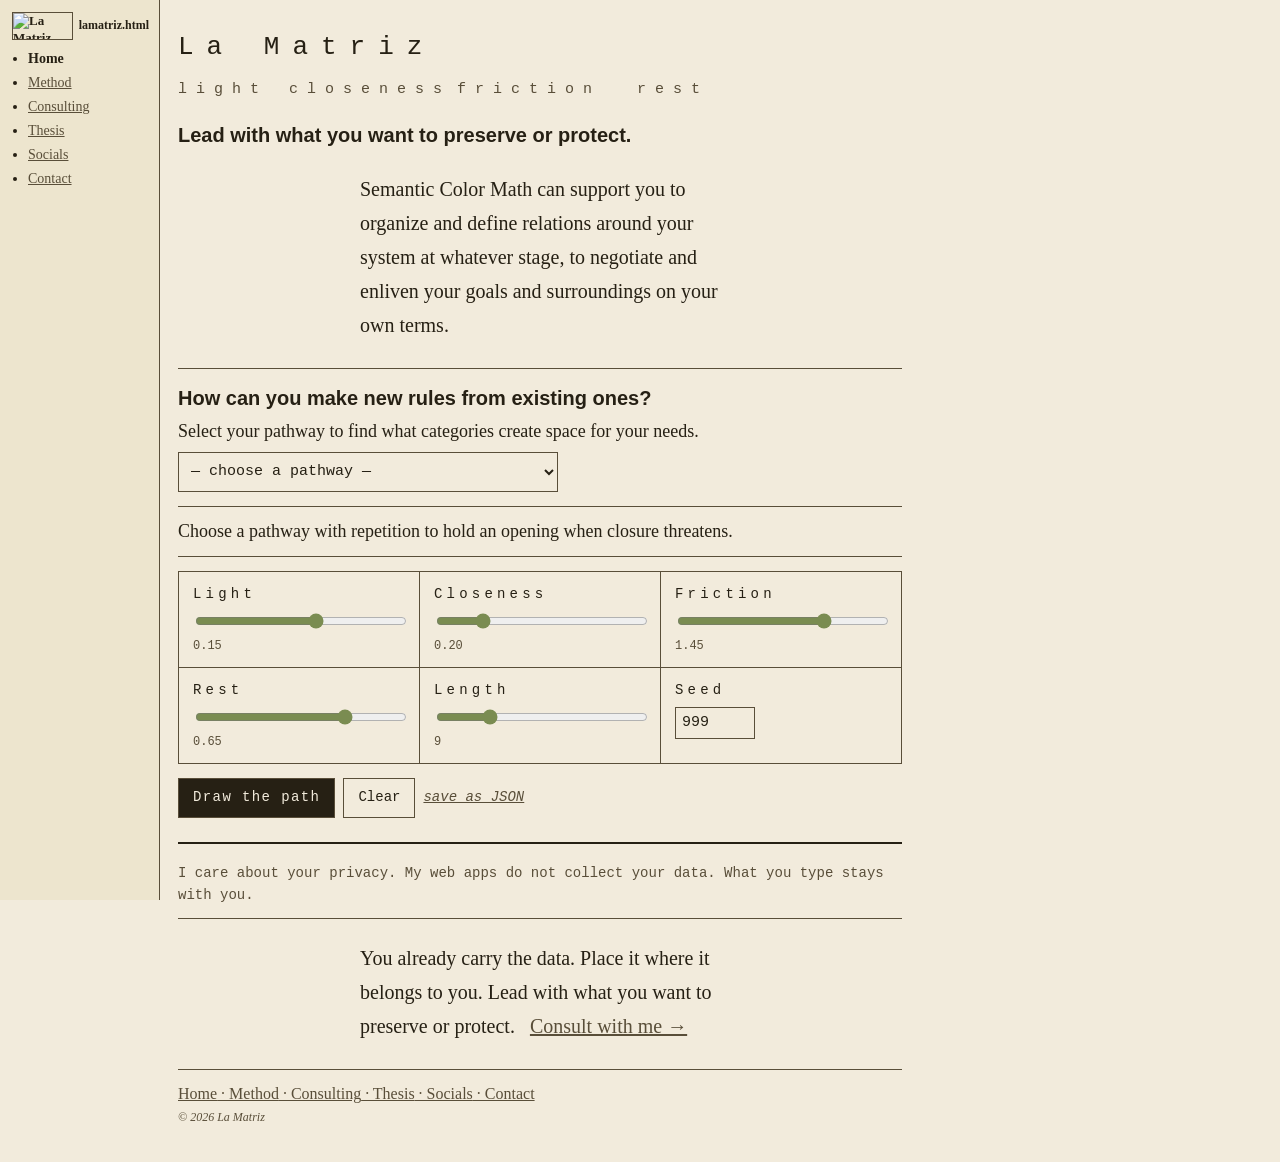
==== index.html @ fb861559 "Refactor index.html for layout and accessibility Updated HTML structure and styles for improved layo" ====
<!DOCTYPE html>
<html lang="en">
<head>
<meta charset="UTF-8">
<meta name="viewport" content="width=device-width, initial-scale=1.0">
<title>La Matriz - color math for planting belonging</title>
<meta name="description" content="Name what you feel, sort it with color, and find the relations that let you belong.">
<meta property="og:title" content="La Matriz - color math for planting belonging">
<meta property="og:description" content="Name what you feel, sort it with color, and find the relations that let you belong.">
<link rel="canonical" href="https://daniellegauthier.github.io/lamatriz.html/">
<link rel="stylesheet" href="assets/css/style.css">
<link rel="icon" href="./assets/img/la matriz root only.png" type="image/x-icon">
<style>
/* Home — same concrete-poetry gestures as the Method page over the site's accessible base.
   Garnier: letter-spaced words · Schendel: ruled grid, inked squares · Howe: centered block with room
   Philip / Ladik: one scattered line, decorative only (hidden from screen readers) */
:root { --mono: 'Courier New', Courier, monospace; }
.tt { font-family: var(--mono); letter-spacing: .02em; }
main { max-width: 760px; }
main p { font-size: 18px; line-height: 1.6; }
.title-spaced { font-family: var(--mono); font-weight: normal; letter-spacing: .5em; font-size: 26px; margin: 18px 0 6px; }
.scatter { font-family: var(--mono); color: var(--muted); font-size: 15px; line-height: 2.2; margin: 6px 0 4px; }
.scatter span { display: inline-block; }
.lead { font-size: 20px; margin: 14px 0 0; }
.howe { max-width: 36ch; margin: 22px auto 26px; font-size: 20px !important; line-height: 1.7; }
.ruled { border-top: 1px solid var(--border); border-bottom: 1px solid var(--border); padding: 10px 0; margin: 14px 0; }
.picker label { display: block; margin-bottom: 6px; }
#pathway-select { width: 100%; max-width: 380px; padding: 8px; background: var(--bg); border: 1px solid var(--border); font-family: var(--mono); font-size: 15px; min-height: 40px; }
.dials { display: grid; grid-template-columns: repeat(auto-fit, minmax(210px, 1fr)); margin: 14px 0; border-top: 1px solid var(--border); border-left: 1px solid var(--border); }
.dials label { display: flex; flex-direction: column; gap: 6px; padding: 12px 14px; border-right: 1px solid var(--border); border-bottom: 1px solid var(--border); font-family: var(--mono); letter-spacing: .3em; font-size: 14px; }
.dials input[type=range] { width: 100%; accent-color: var(--accent); }
.dials input[type=number] { font-family: var(--mono); background: var(--bg); border: 1px solid var(--border); padding: 4px 6px; letter-spacing: 0; }
.dials .meta { font-family: var(--mono); letter-spacing: 0; font-style: normal; }
.actions { margin-top: 14px; display: flex; flex-wrap: wrap; gap: 8px; align-items: center; }
.actions button { font-family: var(--mono); font-size: 14px; background: var(--bg); color: var(--text); border: 1px solid var(--border); padding: 8px 14px; min-height: 40px; cursor: pointer; }
.actions button#gen { background: var(--text); color: var(--bg); font-weight: normal !important; letter-spacing: .1em; }
.actions a { font-family: var(--mono); font-size: 14px; }
.actions button:focus-visible, .actions a:focus-visible, #pathway-select:focus-visible, .dials input:focus-visible { outline: 3px solid var(--accent); outline-offset: 2px; }
#sequence { margin-top: 14px !important; }
#log { margin-top: 10px; padding: 10px 0 0; line-height: 1.5; overflow-x: auto; font-family: var(--mono); background: none; border: none; border-top: 2px solid var(--text); padding-left: 0; white-space: pre; font-size: 13px; max-width: 100%; }
main { min-width: 0; }
.promise { font-family: var(--mono); font-size: 14px !important; color: var(--muted); }
@media (max-width: 640px) {
  main { width: 100%; max-width: 100%; }
  .title-spaced { letter-spacing: .3em; font-size: 22px; }
  .howe { font-size: 18px !important; }
}
</style>
</head>
<body>
<div class="page-wrap">

<header>
<a class="logo" href="/lamatriz.html/">
<img src="./assets/img/la matriz root only.png" alt="La Matriz logo">
<span>lamatriz.html</span>
</a>
<ul id="primaryNav">
<li><strong>Home</strong></li>
<li><a href="/lamatriz.html/method">Method</a></li>
<li><a href="/lamatriz.html/consulting">Consulting</a></li>
<li><a href="/lamatriz.html/thesis">Thesis</a></li>
<li><a href="/lamatriz.html/socials">Socials</a></li>
<li><a href="/lamatriz.html/contact">Contact</a></li>
</ul>
</header>

<main>

<!-- 3 · magenta · it → matter -->
<h1 class="title-spaced">La Matriz</h1>
<p class="scatter" aria-hidden="true"><span>l i g h t</span>&emsp;&emsp;<span>c l o s e n e s s</span>&emsp;<span>f r i c t i o n</span>&emsp;&emsp;&emsp;<span>r e s t</span></p>
<h3 class="lead">Lead with what you want to preserve or protect.</h3>

<!-- 4 · nude · approach → jump -->
<p class="howe">Semantic Color Math can support you to organize and define relations around your system at whatever stage, to negotiate and enliven your goals and surroundings on your own terms.</p>

<hr>

<!-- 5 · gold · pull → hide -->
<h2>How can you make new rules from existing ones?</h2>

<!-- 6 · cyan · act → self -->
<p class="picker"><label for="pathway-select">Select your pathway to find what categories create space for your needs.</label>
<select id="pathway-select">
<option value="">— choose a pathway —</option>
<optgroup label="sequences">
<option value="white, blue, green, red, black, brown, yellow, purple">knot</option>
<option value="grey, pink, gold, nude, orange">plot</option>
<option value="gold, orange">pain</option>
<option value="yellow, green">practical</option>
<option value="blue, brown">spiritual</option>
<option value="nude, white">prayer</option>
<option value="purple, grey, red">sad</option>
<option value="pink, black">precise</option>
<option value="brown, gold, orange, pink">feminine</option>
<option value="red, blue, orange">masc</option>
<option value="red, orange">direct</option>
</optgroup>
<optgroup label="connections">
<option value="brown, gold, orange, pink">curious to thoughtful</option>
<option value="red, blue, gold, purple">angry to soft</option>
<option value="purple, red, orange">soft to protective</option>
<option value="red, brown, grey">intelligent to hesitant</option>
<option value="green, grey, nude, red, purple">lost to open</option>
<option value="purple, orange, pink">joy to new</option>
<option value="pink, nude, orange, purple, red">distrust to thoughtful</option>
<option value="purple, pink, yellow, red">happy to resistant</option>
<option value="grey, brown, nude">productive to messy</option>
<option value="black, red, white">strict to neutral</option>
<option value="brown, pink, gold, purple, nude, blue">drain to rise</option>
<option value="grey, green, black, yellow">attached to objective</option>
<option value="orange, red, yellow, purple, orange">stuck to escape</option>
<option value="white, red, green, purple, orange">sad to abundant</option>
<option value="yellow, brown, green">cocky to observant</option>
<option value="magenta, pink, green, blue, teal">it to self</option>
<option value="black, red, green, blue, green, red">toussaint louverture</option>
</optgroup>
</select></p>

<!-- 7 · black · order → scale -->
<p class="ruled">Choose a pathway with repetition to hold an opening when closure threatens.</p>

<!-- 8 · orange · hit → drop — Light · Closeness · Friction · Rest
     (element ids kept so the engine below stays wired) -->
<div class="dials">
<label>Light <input id="mass" type="range" min="-1" max="1" step="0.05" value="0.15"> <span class="meta" id="massVal">0.15</span></label>
<label>Closeness <input id="voltage" type="range" min="0" max="1" step="0.05" value="0.20"> <span class="meta" id="voltageVal">0.20</span></label>
<label>Friction <input id="charge" type="range" min="0.1" max="2.0" step="0.05" value="1.45"> <span class="meta" id="chargeVal">1.45</span></label>
<label>Rest <input id="nulltime" type="range" min="0" max="0.9" step="0.05" value="0.65"> <span class="meta" id="nullVal">0.65</span></label>
<label>Length <input id="length" type="range" min="2" max="32" step="1" value="9"> <span class="meta" id="lenVal">9</span></label>
<label>Seed <input id="seed" type="number" value="999" step="1" min="0" max="99999" style="width:80px"></label>
</div>

<div class="actions">
<button id="gen" style="font-weight:bold;">Draw the path</button>
<button id="clear">Clear</button>
<a href="#" id="exportJson" class="meta">save as JSON</a>
</div>

<div id="sequence" style="margin-top:10px;display:flex;flex-wrap:wrap;gap:3px;" aria-live="polite"></div>
<pre id="log" class="meta"></pre>

<!-- 9 · white · hope → block -->
<p class="promise">I care about your privacy. My web apps do not collect your data. What you type stays with you.</p>

<hr>

<!-- 10 · purple · free → cheer -->
<p class="howe">You already carry the data. Place it where it belongs to you. Lead with what you want to preserve or protect.
&nbsp; <a href="/lamatriz.html/consulting">Consult with me →</a></p>

<hr>
<ul id="footerNav" style="list-style:none;padding:0;margin:0;display:flex;flex-wrap:wrap;gap:0;">
<li><a href="/lamatriz.html/">Home</a></li>
<li><a href="/lamatriz.html/method">&nbsp;· Method</a></li>
<li><a href="/lamatriz.html/consulting">&nbsp;· Consulting</a></li>
<li><a href="/lamatriz.html/thesis">&nbsp;· Thesis</a></li>
<li><a href="/lamatriz.html/socials">&nbsp;· Socials</a></li>
<li><a href="/lamatriz.html/contact">&nbsp;· Contact</a></li>
</ul>
<p class="meta">© <span id="y"></span> La Matriz</p>

</main>
</div>

<script>
document.getElementById('y').textContent = new Date().getFullYear();

/* ---------- core arithmetic helpers ---------- */
const clamp = (x, a, b) => Math.min(b, Math.max(a, x));
function seededGen(seed){ let s = seed>>>0 || 1; return () => (s = (s*1664525 + 1013904223)>>>0) / 4294967296; }
function rgbToHsv(r,g,b){
r/=255; g/=255; b/=255;
const mx=Math.max(r,g,b), mn=Math.min(r,g,b), d=mx-mn;
let h=0;
if(d!==0){ if(mx===r) h=((g-b)/d)%6; else if(mx===g) h=(b-r)/d+2; else h=(r-g)/d+4; h*=60; if(h<0) h+=360; }
return [h, mx===0?0:d/mx, mx];
}
function hsvToRgb(h,s,v){
h=(h%360+360)%360; const c=v*s, x=c*(1-Math.abs((h/60)%2-1)), m=v-c;
let [r,g,b]=[0,0,0];
if(h<60)[r,g,b]=[c,x,0]; else if(h<120)[r,g,b]=[x,c,0]; else if(h<180)[r,g,b]=[0,c,x];
else if(h<240)[r,g,b]=[0,x,c]; else if(h<300)[r,g,b]=[x,0,c]; else [r,g,b]=[c,0,x];
return [Math.round((r+m)*255),Math.round((g+m)*255),Math.round((b+m)*255)];
}
function applySaturation([r,g,b], satCoeff){
const [h,s,v]=rgbToHsv(r,g,b);
return hsvToRgb(h, clamp(s*(1+0.75*satCoeff),0,1), clamp(v*(1+0.50*satCoeff),0,1));
}
function jaccard(a,b){ const A=new Set(a),B=new Set(b); const U=new Set([...A,...B]).size; const I=[...A].filter(x=>B.has(x)).length; return U?I/U:0; }
function hex(c){ return '#'+c.map(v=>v.toString(16).padStart(2,'0')).join(''); }

/* ---------- 15-node array structure with GNH Indicators (la matrice, incl. cyan + magenta) ---------- */
const SEM = [
{name:'grey', rgb:[170,170,170], sent:0.50, words:['precary','apposite'], gnh:'Economic Wellness'},
{name:'pink', rgb:[250,0,90], sent:0.62, words:['ambitious','exquisite'], gnh:'Mental Wellness'},
{name:'gold', rgb:[250,200,0], sent:0.00, words:['technocracy','lotiform'], gnh:'Workplace Wellness'},
{name:'nude', rgb:[250,180,120], sent:0.55, words:['unextenuable','deft'], gnh:'Physical Wellness'},
{name:'orange', rgb:[250,110,0], sent:0.95, words:['blurry','artesian'], gnh:'Social Wellness'},
{name:'white', rgb:[255,255,255], sent:0.00, words:['analeptical'], gnh:'Political Wellness'},
{name:'blue', rgb:[0,0,255], sent:0.90, words:['photopathy','intelligent'], gnh:'Environmental Wellness'},
{name:'green', rgb:[0,255,0], sent:0.65, words:['bulbous','heroic'], gnh:'Ecological Diversity'},
{name:'red', rgb:[255,0,0], sent:0.45, words:['apophantic','candid'], gnh:'Health'},
{name:'black', rgb:[0,0,0], sent:0.00, words:['swabble'], gnh:'Good Governance'},
{name:'brown', rgb:[180,50,0], sent:0.44, words:['notable','submissive'], gnh:'Education'},
{name:'yellow', rgb:[255,255,0], sent:0.50, words:['authority'], gnh:'Living Standards'},
{name:'purple', rgb:[180,50,255], sent:0.68, words:['brave','imaginative'], gnh:'Cultural Diversity'},
{name:'cyan', rgb:[0,255,255], sent:0.70, words:['act','self'], gnh:'Confidence'},
{name:'magenta', rgb:[255,0,255], sent:0.60, words:['it','matter'], gnh:'Aesthetic'}
];
const ALIASES = {teal:'cyan', gray:'grey', beige:'nude', violet:'purple'};
function findColor(name){ const n=String(name).trim().toLowerCase(); return SEM.findIndex(c=>c.name===(ALIASES[n]||n)); }
function mixRgb(a,b,f){ return a.map((v,i)=>Math.round(v+(b[i]-v)*f)); }
function nearestNode(rgb){ let best=0,bd=Infinity; SEM.forEach((c,i)=>{ const d=c.rgb.reduce((s,v,k)=>s+(v-rgb[k])**2,0); if(d<bd){bd=d;best=i;} }); return best; }
const maxAbs = Math.max(...SEM.map(s=>Math.abs(s.sent)));
SEM.forEach(s=>s.sentN = maxAbs ? (s.sent/maxAbs) : 0);

function nodeSimilarity(i,j,alpha=0.6){
const ds = Math.abs(SEM[i].sentN - SEM[j].sentN);
return alpha*(1-ds) + (1-alpha)*jaccard(SEM[i].words, SEM[j].words);
}
function fetchNeutrals(){
const targetSet = new Set(['grey','gray','white','nude','beige']);
let idx = SEM.map((c,i)=>targetSet.has(c.name)?i:-1).filter(i=>i>=0);
if(!idx.length){ const ordered=SEM.map((c,i)=>[i,Math.abs(c.sentN)]).sort((a,b)=>a[1]-b[1]).map(x=>x[0]); idx=ordered.slice(0,5); }
return idx;
}
// Friction shapes the free walk: higher friction = stronger pull toward nearby colors.
function computeNextNode(cur, friction, rng){
const dist = SEM.map((_,j)=>1-Math.max(0,Math.min(1,nodeSimilarity(cur,j))));
const w = dist.map((d,k)=>k===cur?0:Math.pow(1/Math.max(d,0.05), friction*2));
const wSum = w.reduce((x,y)=>x+y,0);
let r = rng()*wSum;
for(let j=0;j<w.length;j++){ r-=w[j]; if(r<=0) return j; }
return SEM.length-1;
}

/* How each dial shapes the path
   Light     -> brightness and vividness of every square
   Closeness -> 0 = bridges are raw blends of their two neighbours; 1 = bridges become the nearest la matrice color
   Friction  -> how many bridge steps it takes to cross between two colors (far-apart colors need more)
   Rest      -> share of gaps that get a neutral pause (Seed decides which ones)
   Length    -> number of colors. Choosing a pathway sets it to that pathway's own count;
                drag down to stop partway, drag up to keep walking past its last color
   Each dial uses its own stream of chance, so moving one never reshuffles another. */
function generateSequence({length=9, seed=7, satCoeff=0.15, optimization=0.2, resistance=1.45, delayCoeff=0.65, colorArray=null}={}){
const walkRng = seededGen(seed), restRng = seededGen(seed*7+3);
const neutrals = fetchNeutrals();
const out = [];
let idxs, missing = [], pathEnd = Infinity;
if (colorArray && colorArray.length > 0) {
  idxs = colorArray.map(findColor).filter(i=>i>=0);
  missing = colorArray.filter(c=>findColor(c)<0).map(c=>c.trim());
  if(length < idxs.length) idxs = idxs.slice(0, Math.max(length,1));
  pathEnd = idxs.length;
  while(idxs.length < length) idxs.push(computeNextNode(idxs[idxs.length-1], resistance, walkRng));
} else {
  pathEnd = 0;
  idxs = [SEM.map((c,i)=>[i,Math.abs(c.sentN)]).sort((a,b)=>a[1]-b[1])[0][0]];
  while(idxs.length < length) idxs.push(computeNextNode(idxs[idxs.length-1], resistance, walkRng));
}
// Rest: the share of gaps that get a pause rises steadily with the dial; Seed decides which gaps.
const hops = Math.max(idxs.length-1, 0);
const order = Array.from({length:hops},(_,k)=>[k,restRng()]).sort((a,b)=>a[1]-b[1]).map(x=>x[0]);
const restAt = new Set(order.slice(0, Math.round(delayCoeff*hops)));
const restPick = Array.from({length:hops},()=>Math.floor(restRng()*neutrals.length));
const node = (row, extra={}) => ({t:out.length, name:row.name, base_rgb:row.rgb.slice(), rgb:applySaturation(row.rgb, extra.rest?satCoeff*0.2:satCoeff), sentiment:row.sent, words:row.words, gnh:row.gnh, ...extra});
idxs.forEach((cur, k) => {
  out.push(node(SEM[cur], k>=pathEnd ? {walk:true} : {}));
  const nxt = idxs[k+1];
  if(nxt === undefined) return;
  const dissim = 1 - nodeSimilarity(cur, nxt);
  const bridges = Math.round(dissim * resistance * 2);
  for(let b=1; b<=bridges; b++){
    const raw = mixRgb(SEM[cur].rgb, SEM[nxt].rgb, b/(bridges+1));
    const near = SEM[nearestNode(raw)];
    const rgb = mixRgb(raw, near.rgb, optimization);
    out.push({t:out.length, name: optimization>=0.5 ? near.name : SEM[cur].name+'→'+SEM[nxt].name, base_rgb:rgb, rgb:applySaturation(rgb, satCoeff), sentiment:near.sent, words:near.words, gnh: optimization>=0.5 ? near.gnh : 'bridge', bridge:true});
  }
  if(restAt.has(k)) out.push(node(SEM[neutrals[restPick[k]]], {rest:true}));
});
out.missing = missing;
return out;
}

/* ---------- UI Event Wiring ---------- */
const el = id => document.getElementById(id);
const seqEl=el('sequence'), logEl=el('log');
const mass=el('mass'), voltage=el('voltage'), charge=el('charge'), nulltime=el('nulltime'),
len=el('length'), seed=el('seed'), pathwaySelect=el('pathway-select');
function syncControlLabels(){
el('massVal').textContent=Number(mass.value).toFixed(2);
el('voltageVal').textContent=Number(voltage.value).toFixed(2);
el('chargeVal').textContent=Number(charge.value).toFixed(2);
el('nullVal').textContent=Number(nulltime.value).toFixed(2);
el('lenVal').textContent=String(len.value);
}
['input','change'].forEach(evt=>[mass,voltage,charge,nulltime,len,seed].forEach(c=>c.addEventListener(evt,()=>{ syncControlLabels(); if(activeSequence) processTraversal(); })));
pathwaySelect.addEventListener('change', ()=>{
  const v = pathwaySelect.value;
  if(v){ len.value = v.split(',').filter(c=>findColor(c)>=0).length; syncControlLabels(); }
  processTraversal();
});
syncControlLabels();

let activeSequence = null;
function renderOutput(seq){
activeSequence = seq;
seqEl.innerHTML = '';
seq.forEach((s,i)=>{
const cell = document.createElement('div');
cell.style.cssText = `width:44px;height:44px;border:1px solid #594E39;background:${hex(s.rgb)};display:flex;align-items:flex-end;padding:2px;flex-shrink:0;`;
cell.title = `${i+1} — ${s.name}${s.rest?' (delay focus)':''} — [${s.gnh}] — ${hex(s.rgb)}`;
const cap = document.createElement('span');
cap.textContent = `${i+1}`;
cap.style.cssText = 'font-size:9px;font-family:monospace;color:rgba(255,255,255,0.75);mix-blend-mode:difference;';
cell.appendChild(cap);
seqEl.appendChild(cell);
});
logEl.textContent = seq.map((s,i)=>{
const steps = `${String(i + 1).padStart(2, '0')}. `;
const colorTag = `${s.name.toUpperCase().padEnd(7)}`;
const modeTag = s.rest ? ` [Rest]          ` : s.bridge ? ` [Bridge]        ` : s.walk ? ` [Walk]          ` : ` [Pathway]      `;
const indicatorTag = `Indicator: ${s.gnh.padEnd(23)}`;
const colorHex = ` ${hex(s.rgb)}`;
return steps + colorTag + modeTag + indicatorTag + colorHex;
}).join('\n') + (seq.missing && seq.missing.length ? `\n(not in the matrix yet: ${seq.missing.join(', ')})` : '');
}
function processTraversal(){
const currentSelection = pathwaySelect.value;
let explicitColorArray = null;
if(currentSelection) {
explicitColorArray = currentSelection.split(',');
}
renderOutput(generateSequence({
length: Number(len.value),
seed: Number(seed.value || 999),
satCoeff: Number(mass.value),
optimization: Number(voltage.value),
resistance: Number(charge.value),
delayCoeff: Number(nulltime.value),
colorArray: explicitColorArray
}));
}
el('gen').addEventListener('click', processTraversal);
el('clear').addEventListener('click', ()=>{ seqEl.innerHTML=''; logEl.textContent=''; pathwaySelect.value=''; activeSequence=null; });
el('exportJson').addEventListener('click', (e)=>{ e.preventDefault();
if(!activeSequence){ logEl.textContent='Compile a path sequence configuration first.'; return; }
const payload = JSON.stringify({version:2, architecture:'deterministic-traversal-map', sequence:activeSequence}, null, 2);
navigator.clipboard?.writeText(payload).catch(()=>{});
const blob=new Blob([payload],{type:'application/json'}); const url=URL.createObjectURL(blob);
const a=document.createElement('a'); a.href=url; a.download='traversal_matrix_sequence.json';
document.body.appendChild(a); a.click(); a.remove(); URL.revokeObjectURL(url);
logEl.textContent='JSON schema copied to system clipboard and downloaded successfully.';
});
</script>
</body>
</html>
---- assets/css/style.css ----
@font-face { font-family: 'Atkinson Hyperlegible'; src: url('./assets/fonts/AtkinsonHyperlegible-Regular.woff2') format('woff2'); font-weight: 400; font-display: swap; }

/* =========================================================
   physicalmagnetism.html — style.css
   Reference aesthetic: jila.colorado.edu/~ajsh/insidebh/
   Document-web style. Earth palette. Browser-native structure.
   ========================================================= */

/* ---------- Reset (minimal — let browser do its thing) ---------- */
*, *::before, *::after { box-sizing: border-box; }
img, picture, video, canvas, svg { display: block; max-width: 100%; }
input, button, textarea, select { font: inherit; color: inherit; }

/* ---------- Design Tokens ---------- */
:root {
  --bg:           #F2EBDC;
  --surface:      #EDE5CE;
  --text:         #262014;
  --muted:        #594E39;
  --faint:        #A69D85;
  --border:       #594E39;
  --link:         #594E39;
  --link-visited: #7A4030;
  --link-hover:   #7A8C51;
  --accent:       #7A8C51;
  --accent-2:     #D9BA5F;
  --accent-rust:  #BF6849;
}

/* ---------- Base ---------- */
body {
  background: var(--bg);
  color: var(--text);
  font-family: Times New Roman, Times, serif;
  font-size: 16px;
  line-height: 1.5;
  margin: 0;
  padding: 0;
}

/* Links: underlined, colored — default web behavior */
a           { color: var(--link); text-decoration: underline; }
a:visited   { color: var(--link-visited); }
a:hover     { color: var(--link-hover); }

h1 { font-size: 24px; font-weight: bold; margin: 12px 0 6px; }
h2 { font-size: 20px; font-weight: bold; margin: 14px 0 4px; }
h3 { font-size: 16px; font-weight: bold; margin: 12px 0 4px; }

h1, h2, h3 { font-family: 'Atkinson Hyperlegible', Helvetica, Arial, sans-serif; }

p  { margin: 0 0 10px; }
ul { margin: 4px 0 10px 24px; padding: 0; }
li { margin-bottom: 2px; }
hr { border: none; border-top: 1px solid var(--border); margin: 12px 0; }

pre, code {
  font-family: Courier New, Courier, monospace;
  font-size: 13px;
  background: var(--surface);
  padding: 0 2px;
}
pre {
  display: block;
  padding: 8px 10px;
  margin: 8px 0;
  border-left: 3px solid var(--accent);
  white-space: pre-wrap;
}

table { border-collapse: collapse; }
td    { vertical-align: top; padding: 0; }

/* ---------- Page layout: sidebar + content (table-based feel, CSS impl) ---------- */
.page-wrap {
  display: flex;
  align-items: flex-start;
  min-height: 100vh;
}

/* ---------- Sidebar nav ---------- */
.navbar,
header {
  width: 160px;
  flex-shrink: 0;
  border-right: 1px solid var(--border);
  background: var(--surface);
  padding: 12px 10px 20px 12px;
  min-height: 100vh;
  position: sticky;
  top: 0;
  align-self: flex-start;
}

/* The logo inside sidebar */
.logo {
  display: flex;
  align-items: center;
  gap: 6px;
  font-size: 13px;
  font-weight: bold;
  color: var(--text);
  text-decoration: none;
  margin-bottom: 8px;
  line-height: 1.3;
}
.logo img {
  height: 28px;
  width: auto;
  border: 1px solid var(--border);
}
.logo span { font-size: 12px; }

/* Nav label (site title above list) */
.navbar .nav-label,
header .nav-label {
  display: block;
  font-size: 11px;
  font-weight: bold;
  letter-spacing: 0.05em;
  text-transform: uppercase;
  color: var(--muted);
  margin-bottom: 6px;
}

/* Nav list */
#primaryNav {
  list-style: disc;
  margin: 0 0 0 16px;
  padding: 0;
}
#primaryNav li   { font-size: 14px; margin-bottom: 3px; }
#primaryNav a    { color: var(--link); text-decoration: underline; }
#primaryNav a:hover { color: var(--link-hover); }

/* Subnav: flatten — no dropdowns, just more list items */
.subnav { display: contents; }
.subnavbtn { display: none; }
.subnav-content { display: contents; }

/* Hide mobile toggle */
#menuToggle { display: none; }

/* Back/forward links in sidebar */
.sidebar-nav-prev-next {
  margin-top: 10px;
  font-size: 12px;
  color: var(--muted);
  list-style: none;
  margin-left: 0;
  padding: 0;
}
.sidebar-nav-prev-next li { margin-bottom: 2px; }

/* ---------- Main content area ---------- */
main {
  flex: 1;
  padding: 10px 18px 24px;
  min-width: 0;
}

/* Breadcrumb prev/next */
.breadcrumb {
  font-size: 13px;
  color: var(--muted);
  margin-bottom: 8px;
}
.breadcrumb a { color: var(--muted); }

/* ---------- JILA-style infobox (bordered definition box) ---------- */
.infobox {
  border: 1px solid var(--border);
  background: var(--surface);
  padding: 8px 12px;
  margin: 10px 0;
  display: table; /* shrink-wrap like inline-block but respects width */
  font-size: 15px;
}
.infobox ul { margin: 4px 0 0 20px; }
.infobox p  { margin: 0; }

/* ---------- Buttons: minimal, gold-tinted ---------- */
button,
.btn,
.btn.primary,
.btn.ghost {
  background: var(--accent-2);
  border: 1px solid var(--border);
  font-family: Times New Roman, Times, serif;
  font-size: 14px;
  padding: 3px 10px;
  cursor: pointer;
  color: var(--text);
  text-decoration: none;
  display: inline;
  border-radius: 0;
  box-shadow: none;
  letter-spacing: normal;
  font-weight: normal;
}
button:hover,
.btn:hover,
.btn.primary:hover,
.btn.ghost:hover {
  background: var(--accent);
  color: var(--bg);
}

/* ---------- Inputs ---------- */
input[type="text"],
input[type="number"] {
  background: var(--bg);
  border: 1px solid var(--text);
  font-family: Times New Roman, Times, serif;
  font-size: 15px;
  padding: 2px 4px;
  color: var(--text);
}
input[type="text"]::placeholder { color: var(--faint); font-style: italic; }
input[type="range"] { accent-color: var(--accent); vertical-align: middle; }

/* ---------- Sequence/color preview ---------- */
#sequence {
  display: flex;
  gap: 3px;
  flex-wrap: wrap;
  margin: 8px 0;
  /* override any grid from index.html */
  grid-template-columns: unset !important;
}

/* Individual swatch cells */
#sequence > div {
  width: 44px !important;
  height: 44px !important;
  border-radius: 0 !important;
  border: 1px solid var(--border) !important;
  display: flex;
  align-items: flex-end;
  padding: 2px;
}

/* Sequence number inside cell */
#sequence > div > div {
  font-size: 9px !important;
  color: rgba(255,255,255,0.75) !important;
  font-family: Courier New, monospace;
  mix-blend-mode: difference;
  text-shadow: none !important;
  text-align: left;
}

/* Log output */
#log {
  margin-top: 6px;
  font-size: 12px;
  color: var(--muted);
  background: none;
  border-left: 2px solid var(--faint);
  padding-left: 8px;
  line-height: 1.8;
}

.meta { font-size: 12px; color: var(--muted); font-style: italic; }

/* ---------- Controls layout (table-based in html is fine here) ---------- */
/* Let the index.html controls grid remain; just normalize font/appearance */
#controls {
  display: flex !important;
  flex-wrap: wrap;
  gap: 10px !important;
  grid-template-columns: unset !important;
}
#controls label {
  font-size: 14px;
  font-family: Times New Roman, Times, serif;
  color: var(--text);
  display: flex;
  flex-direction: column;
  gap: 2px;
}
#controls span.meta {
  font-size: 12px;
  color: var(--muted);
  font-style: italic;
}

/* ---------- Card (used for preview section) ---------- */
.card {
  background: transparent;
  border: none;
  border-radius: 0;
  padding: 0;
  box-shadow: none;
}
.card:hover { transform: none; background: transparent; }
.card .icon { display: none; }
.card h2 { font-size: 20px; font-weight: bold; }
.card p   { font-size: 15px; color: var(--muted); }

/* grid around the preview section: remove card-grid styling */
.grid .container {
  display: block !important;
  grid-template-columns: unset !important;
}
.grid { padding: 0; }

/* ---------- CTA band ---------- */
.cta-band {
  padding: 14px 0;
  background: transparent;
  border-top: 1px solid var(--border);
  border-bottom: 1px solid var(--border);
  text-align: left;
}
.cta-band h2 {
  font-size: 17px;
  font-weight: normal;
  font-style: italic;
  letter-spacing: normal;
  text-align: left;
  display: inline;
}
.cta-band .actions {
  display: inline;
  margin-top: 0;
}
.cta-band a.btn {
  font-size: 14px;
  margin-left: 10px;
}

/* ---------- Footer ---------- */
footer {
  border-top: 1px solid var(--border);
  padding: 10px 0 24px;
  font-size: 13px;
  color: var(--muted);
}

.footer-inner {
  display: block;
}

/* Repeated nav at footer — inline dot-separated list */
footer #primaryNav {
  list-style: none;
  margin: 0 0 6px;
  padding: 0;
  display: flex;
  flex-wrap: wrap;
  gap: 0;
}
footer #primaryNav li { display: inline; margin: 0; }
footer #primaryNav li::after { content: " · "; color: var(--faint); }
footer #primaryNav li:last-child::after { content: ""; }
footer #primaryNav a { font-size: 13px; color: var(--muted); text-decoration: underline; }
footer #primaryNav a:hover { color: var(--link-hover); }
footer .subnavbtn { display: none; }
footer .subnav-content { display: contents; }
footer .subnav-content a { font-size: 13px; color: var(--muted); }

.footer-meta { font-size: 12px; color: var(--muted); margin-top: 4px; }

/* ---------- Proof/bullets section ---------- */
.proof { padding: 0 0 14px; }
.proof .bullets { display: block; }
.proof .bullets li {
  list-style: disc;
  background: none;
  border: none;
  border-radius: 0;
  padding: 0;
  color: var(--muted);
  font-size: 14px;
}

/* ---------- Grid-score / table components ---------- */
.grid-score {
  display: grid;
  grid-template-columns: repeat(5, 1fr);
  grid-auto-rows: 120px;
  border-top: 1px solid var(--border);
  border-left: 1px solid var(--border);
}
.cell {
  border-right: 1px solid var(--border);
  border-bottom: 1px solid var(--border);
  padding: 12px;
  font-size: 14px;
  line-height: 1.5;
  display: flex;
  align-items: center;
}
.cell.small  { font-size: 12px; }
.cell.title  { font-size: 18px; font-weight: bold; }
.cell.empty  { background: transparent; }

.table-thin { border-collapse: collapse; width: 100%; font-size: 14px; }
.table-thin th, .table-thin td {
  border: 1px solid var(--border);
  padding: 5px 8px;
  text-align: left;
  font-weight: normal;
}
.table-thin th { border-bottom-width: 2px; font-weight: bold; }

/* ---------- Utilities ---------- */
.hidden { display: none !important; }
.visually-hidden {
  position: absolute !important; width: 1px; height: 1px;
  padding: 0; margin: -1px; overflow: hidden; clip: rect(0 0 0 0);
  white-space: nowrap; border: 0;
}
hr.sep { border: 0; height: 1px; background: var(--border); margin: 12px 0; }

/* ---------- Mobile ---------- */
@media (max-width: 640px) {
  .page-wrap { flex-direction: column; }
  .navbar, header {
    width: 100%;
    min-height: auto;
    position: static;
    border-right: none;
    border-bottom: 1px solid var(--border);
    padding: 10px 12px;
  }
  #primaryNav {
    display: flex;
    flex-wrap: wrap;
    list-style: none;
    margin: 0;
    gap: 0;
  }
  #primaryNav li { display: inline; }
  #primaryNav li::after { content: " · "; color: var(--faint); }
  #primaryNav li:last-child::after { content: ""; }
  main { padding: 10px 12px; }
}

/* ---------- Motion ---------- */
@media (prefers-reduced-motion: reduce) {
  * {
    animation-duration: .001ms !important;
    transition-duration: .001ms !important;
    scroll-behavior: auto !important;
  }
}

/* ==========================================================================
   7/8/26 PHYSICAL MAGNETISM CONSULTING STYLES
   ========================================================================== */

.consulting-container {
  max-width: 900px;
  margin: 0 auto;
  padding: 20px 0;
}

/* Header & Logo Integration */
.consulting-header {
  text-align: center;
  margin-bottom: 40px;
}

.consulting-logo {
  max-width: 280px;
  height: auto;
  margin: 0 auto 20px auto;
  display: block;
}

.consulting-header h1 {
  margin-bottom: 10px;
}

.subtitle {
  font-style: italic;
  color: #555;
  font-size: 1.1rem;
  max-width: 600px;
  margin: 0 auto;
  line-height: 1.5;
}

/* Workflow Section */
.workflow-section {
  margin-bottom: 50px;
}

.workflow-intro {
  margin-bottom: 25px;
  line-height: 1.6;
}

.workflow-steps {
  display: grid;
  grid-template-columns: repeat(auto-fit, minmax(300px, 1fr));
  gap: 25px;
  margin-top: 20px;
}

.step-card {
  background: rgba(89, 78, 57, 0.03); /* Subtle tint using your border color */
  border-left: 3px solid #594E39;
  padding: 20px;
  border-radius: 0 4px 4px 0;
}

.step-card h3 {
  margin-top: 0;
  margin-bottom: 12px;
  color: #111;
}

.step-card p {
  margin: 0;
  font-size: 0.95rem;
  line-height: 1.6;
}

/* Tiered Pricing Section */
.pricing-section {
  margin: 50px 0;
}

.pricing-intro {
  margin-bottom: 30px;
}

.pricing-grid {
  display: grid;
  grid-template-columns: repeat(auto-fit, minmax(260px, 1fr));
  gap: 20px;
  align-items: stretch;
}

.pricing-tier {
  border: 1px solid #e0dcd3;
  border-radius: 6px;
  padding: 25px;
  background: #fff;
  display: flex;
  flex-direction: column;
  position: relative;
}

/* Highlighted container for Tier 2 */
.pricing-tier.featured {
  border: 2px solid #594E39;
  box-shadow: 0 4px 12px rgba(89, 78, 57, 0.08);
}

.tier-label {
  font-size: 0.75rem;
  text-transform: uppercase;
  letter-spacing: 1px;
  font-weight: bold;
  color: #6d6350;
  display: block;
  margin-bottom: 8px;
}

.pricing-tier h3 {
  font-size: 2rem;
  margin: 0 0 15px 0;
  color: #111;
  font-weight: bold;
}

.per-session {
  font-size: 0.95rem;
  font-weight: normal;
  color: #666;
}

.tier-desc {
  font-size: 0.9rem;
  line-height: 1.5;
  color: #444;
  margin-bottom: 20px;
}

.pricing-tier ul {
  list-style-type: none;
  padding: 0;
  margin: auto 0 0 0; /* Pushes list to fill spaces evenly */
  border-top: 1px dashed #e0dcd3;
  padding-top: 15px;
}

.pricing-tier li {
  font-size: 0.88rem;
  line-height: 1.5;
  margin-bottom: 10px;
  position: relative;
  padding-left: 18px;
  color: #333;
}

/* Custom organic bullet indicators */
.pricing-tier li::before {
  content: "•";
  color: #594E39;
  position: absolute;
  left: 0;
  font-size: 1.1rem;
  top: -2px;
}

.sliding-scale-note {
  font-size: 0.85rem;
  font-style: italic;
  color: #666;
  margin-top: 20px;
}

/* Testimonial Feature Section */
.testimonial-section {
  background: #faf8f5; /* Clean paper texture tone */
  border: 1px dashed #594E39;
  padding: 30px;
  border-radius: 4px;
  margin: 50px 0;
}

.testimonial-section blockquote {
  font-style: italic;
  font-size: 1.05rem;
  line-height: 1.6;
  color: #222;
  margin: 0 0 15px 0;
  padding: 0;
  border: none;
}

.testimonial-section cite {
  display: block;
  text-align: right;
  font-weight: bold;
  font-style: normal;
  color: #594E39;
  font-size: 0.95rem;
}

/* Mobile Responsiveness Fine-tuning */
@media (max-width: 600px) {
  .pricing-grid {
    grid-template-columns: 1fr;
  }
  .workflow-steps {
    grid-template-columns: 1fr;
  }
  .testimonial-section {
    padding: 20px;
  }
}
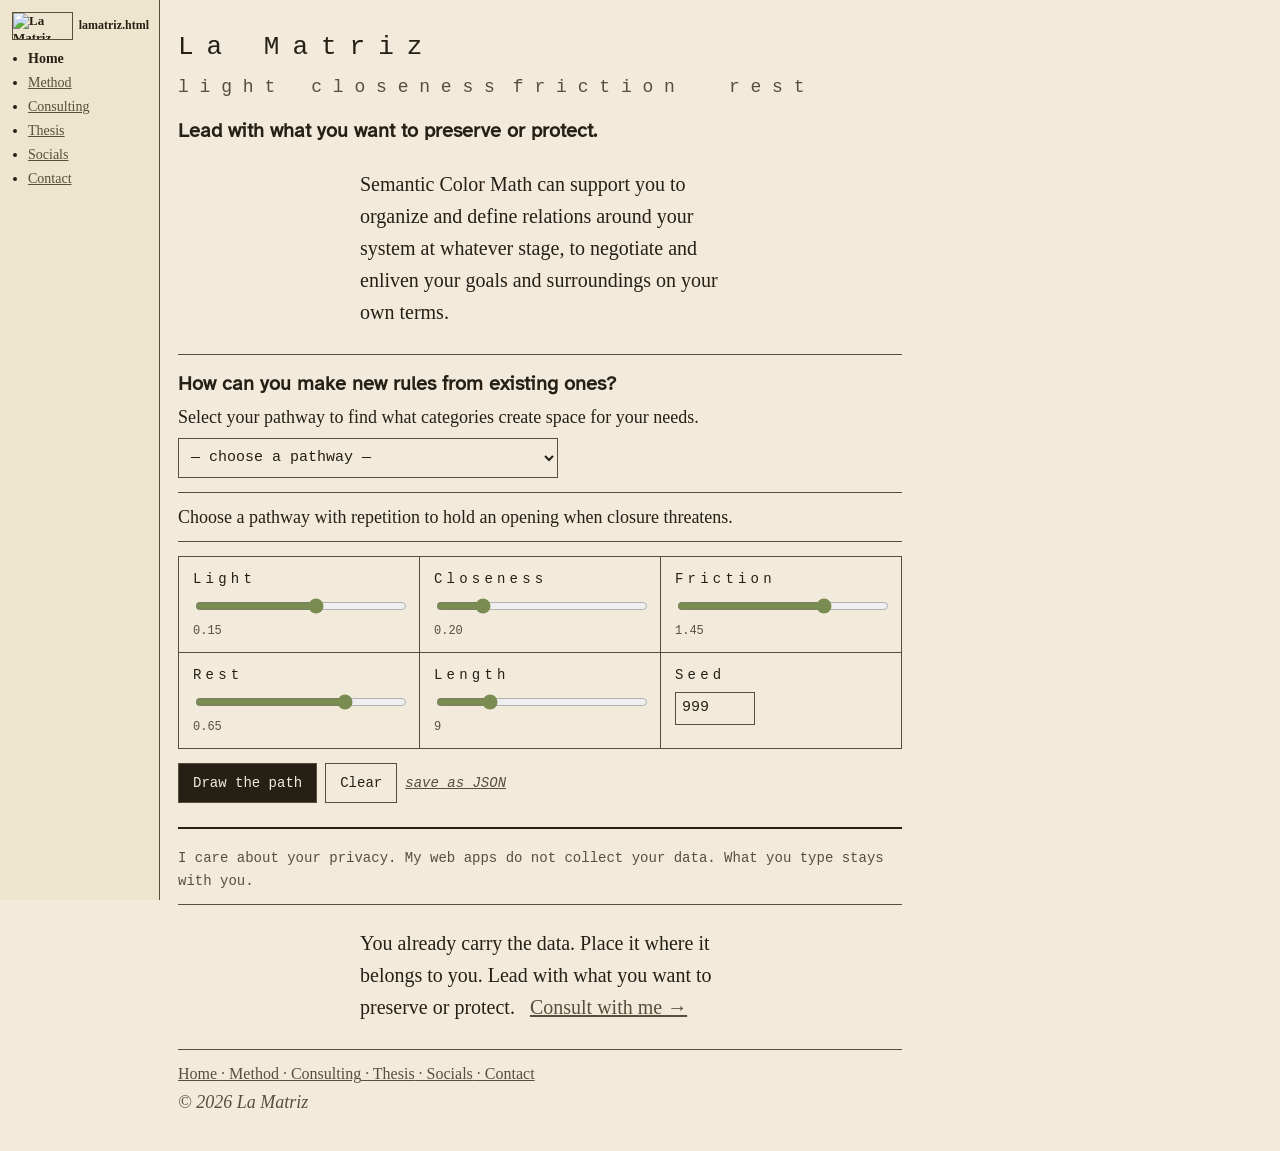
==== commit 732b9a92: "Refactor index.html for improved layout and styles Updated styles and structure for better layout an" ====
--- a/index.html
+++ b/index.html
@@ -11,43 +11,21 @@
 <link rel="stylesheet" href="assets/css/style.css">
 <link rel="icon" href="./assets/img/la matriz root only.png" type="image/x-icon">
 <style>
-/* Home — same concrete-poetry gestures as the Method page over the site's accessible base.
-   Garnier: letter-spaced words · Schendel: ruled grid, inked squares · Howe: centered block with room
-   Philip / Ladik: one scattered line, decorative only (hidden from screen readers) */
-:root { --mono: 'Courier New', Courier, monospace; }
-.tt { font-family: var(--mono); letter-spacing: .02em; }
-main { max-width: 760px; }
-main p { font-size: 18px; line-height: 1.6; }
-.title-spaced { font-family: var(--mono); font-weight: normal; letter-spacing: .5em; font-size: 26px; margin: 18px 0 6px; }
-.scatter { font-family: var(--mono); color: var(--muted); font-size: 15px; line-height: 2.2; margin: 6px 0 4px; }
-.scatter span { display: inline-block; }
-.lead { font-size: 20px; margin: 14px 0 0; }
-.howe { max-width: 36ch; margin: 22px auto 26px; font-size: 20px !important; line-height: 1.7; }
-.ruled { border-top: 1px solid var(--border); border-bottom: 1px solid var(--border); padding: 10px 0; margin: 14px 0; }
+/* Home — page-specific rules; the shared poetic layer lives in assets/css/style.css */
 .picker label { display: block; margin-bottom: 6px; }
 #pathway-select { width: 100%; max-width: 380px; padding: 8px; background: var(--bg); border: 1px solid var(--border); font-family: var(--mono); font-size: 15px; min-height: 40px; }
-.dials { display: grid; grid-template-columns: repeat(auto-fit, minmax(210px, 1fr)); margin: 14px 0; border-top: 1px solid var(--border); border-left: 1px solid var(--border); }
-.dials label { display: flex; flex-direction: column; gap: 6px; padding: 12px 14px; border-right: 1px solid var(--border); border-bottom: 1px solid var(--border); font-family: var(--mono); letter-spacing: .3em; font-size: 14px; }
-.dials input[type=range] { width: 100%; accent-color: var(--accent); }
+.dials { grid-template-columns: repeat(auto-fit, minmax(210px, 1fr)); margin: 14px 0; }
+.dials label { display: flex; flex-direction: column; gap: 6px; padding: 12px 14px; font-family: var(--mono); letter-spacing: .3em; font-size: 14px; }
+.dials input[type=range] { width: 100%; }
 .dials input[type=number] { font-family: var(--mono); background: var(--bg); border: 1px solid var(--border); padding: 4px 6px; letter-spacing: 0; }
 .dials .meta { font-family: var(--mono); letter-spacing: 0; font-style: normal; }
 .actions { margin-top: 14px; display: flex; flex-wrap: wrap; gap: 8px; align-items: center; }
-.actions button { font-family: var(--mono); font-size: 14px; background: var(--bg); color: var(--text); border: 1px solid var(--border); padding: 8px 14px; min-height: 40px; cursor: pointer; }
-.actions button#gen { background: var(--text); color: var(--bg); font-weight: normal !important; letter-spacing: .1em; }
 .actions a { font-family: var(--mono); font-size: 14px; }
-.actions button:focus-visible, .actions a:focus-visible, #pathway-select:focus-visible, .dials input:focus-visible { outline: 3px solid var(--accent); outline-offset: 2px; }
 #sequence { margin-top: 14px !important; }
-#log { margin-top: 10px; padding: 10px 0 0; line-height: 1.5; overflow-x: auto; font-family: var(--mono); background: none; border: none; border-top: 2px solid var(--text); padding-left: 0; white-space: pre; font-size: 13px; max-width: 100%; }
-main { min-width: 0; }
-.promise { font-family: var(--mono); font-size: 14px !important; color: var(--muted); }
-@media (max-width: 640px) {
-  main { width: 100%; max-width: 100%; }
-  .title-spaced { letter-spacing: .3em; font-size: 22px; }
-  .howe { font-size: 18px !important; }
-}
+#log { margin-top: 10px; padding: 10px 0 0; line-height: 1.5; overflow-x: auto; font-family: var(--mono); background: none; border: none; border-top: 2px solid var(--text); white-space: pre; font-size: 13px; max-width: 100%; }
 </style>
 </head>
-<body>
+<body class="poetic">
 <div class="page-wrap">
 
 <header>
@@ -123,7 +101,7 @@
 
 <!-- 8 · orange · hit → drop — Light · Closeness · Friction · Rest
      (element ids kept so the engine below stays wired) -->
-<div class="dials">
+<div class="dials ruled-grid">
 <label>Light <input id="mass" type="range" min="-1" max="1" step="0.05" value="0.15"> <span class="meta" id="massVal">0.15</span></label>
 <label>Closeness <input id="voltage" type="range" min="0" max="1" step="0.05" value="0.20"> <span class="meta" id="voltageVal">0.20</span></label>
 <label>Friction <input id="charge" type="range" min="0.1" max="2.0" step="0.05" value="1.45"> <span class="meta" id="chargeVal">1.45</span></label>
@@ -133,8 +111,8 @@
 </div>
 
 <div class="actions">
-<button id="gen" style="font-weight:bold;">Draw the path</button>
-<button id="clear">Clear</button>
+<button id="gen" class="btn-tt ink">Draw the path</button>
+<button id="clear" class="btn-tt">Clear</button>
 <a href="#" id="exportJson" class="meta">save as JSON</a>
 </div>
 
--- a/assets/css/style.css
+++ b/assets/css/style.css
@@ -1,7 +1,7 @@
-@font-face { font-family: 'Atkinson Hyperlegible'; src: url('./assets/fonts/AtkinsonHyperlegible-Regular.woff2') format('woff2'); font-weight: 400; font-display: swap; }
+@font-face { font-family: 'Atkinson Hyperlegible'; src: url('../fonts/AtkinsonHyperlegible-Regular.woff2') format('woff2'); font-weight: 400; font-display: swap; }
 
 /* =========================================================
-   physicalmagnetism.html — style.css
+   lamatriz.html — style.css  (from 10/26/26; previous version archived as style-until-10-26-26.css)
    Reference aesthetic: jila.colorado.edu/~ajsh/insidebh/
    Document-web style. Earth palette. Browser-native structure.
    ========================================================= */
@@ -655,3 +655,68 @@
     padding: 20px;
   }
 }
+
+/* ==========================================================================
+   10/26/26 — CONCRETE-POETRY LAYER (opt-in)
+   Readable base stays: serif body, Atkinson Hyperlegible headings, ink on cream.
+   The poets enter through spacing, rules, numerals and marks:
+     Ilse Garnier — letter-spaced words, one orbit line
+     Mira Schendel — ruled grids, large numerals, inked squares
+     Susan Howe — a centered block with room around it
+     Jen Bervin — repeated marks
+     M. NourbeSe Philip / Katalin Ladik — one scattered line, decorative only (aria-hidden)
+   Opt in per page with <body class="poetic">; the classes below work anywhere.
+   ========================================================================== */
+
+:root { --mono: 'Courier New', Courier, monospace; }
+
+/* Page scale for poetic pages: a readable measure and larger body text */
+body.poetic main { max-width: 760px; }
+body.poetic main p,
+body.poetic main td { font-size: 18px; line-height: 1.6; }
+
+/* Typewriter voice */
+.tt { font-family: var(--mono); letter-spacing: .02em; }
+
+/* Garnier: letter-spaced title */
+.title-spaced { font-family: var(--mono); font-weight: normal; letter-spacing: .5em; font-size: 26px; margin: 18px 0 6px; }
+
+/* Philip / Ladik: scattered line under a title (mark it aria-hidden) */
+.scatter { font-family: var(--mono); color: var(--muted); font-size: 15px; line-height: 2.2; margin: 6px 0 4px; }
+.scatter span { display: inline-block; }
+
+/* Headline directly under a title */
+.lead { font-size: 20px; margin: 14px 0 0; }
+
+/* Howe: a centered block with room around it */
+.howe { max-width: 36ch; margin: 22px auto 26px; font-size: 20px !important; line-height: 1.7; }
+
+/* Ruled band: a thin rule above and below */
+.ruled,
+.why { border-top: 1px solid var(--border); border-bottom: 1px solid var(--border); padding: 10px 0; margin: 14px 0; }
+.why .label { font-family: var(--mono); font-size: 13px; color: var(--muted); letter-spacing: .3em; display: block; margin-bottom: 4px; }
+
+/* Schendel: ruled grid (cells draw right + bottom rules) */
+.ruled-grid { display: grid; border-top: 1px solid var(--border); border-left: 1px solid var(--border); }
+.ruled-grid > * { border-right: 1px solid var(--border); border-bottom: 1px solid var(--border); }
+
+/* Bervin / Schendel: inked color mark — set the color with style="--sw:#hex" */
+.mark { display: inline-block; width: 12px; height: 12px; background: var(--sw, var(--text)); border: 1px solid var(--text); vertical-align: -1px; }
+
+/* Quiet promise / small print in typewriter */
+.promise { font-family: var(--mono); font-size: 14px !important; color: var(--muted); }
+
+/* Typewriter buttons (override the gold default where used) */
+.btn-tt { font-family: var(--mono); font-size: 14px; background: var(--bg); color: var(--text); border: 1px solid var(--border); padding: 8px 14px; min-height: 40px; display: inline-flex; align-items: center; gap: 6px; cursor: pointer; }
+.btn-tt.ink,
+.btn-tt[aria-pressed="true"] { background: var(--text); color: var(--bg); }
+.btn-tt:hover { background: var(--accent); color: var(--bg); }
+
+/* Visible keyboard focus everywhere */
+a:focus-visible, button:focus-visible, select:focus-visible, input:focus-visible { outline: 3px solid var(--accent); outline-offset: 2px; }
+
+@media (max-width: 640px) {
+  body.poetic main { width: 100%; max-width: 100%; }
+  .title-spaced { letter-spacing: .3em; font-size: 22px; }
+  .howe { font-size: 18px !important; }
+}
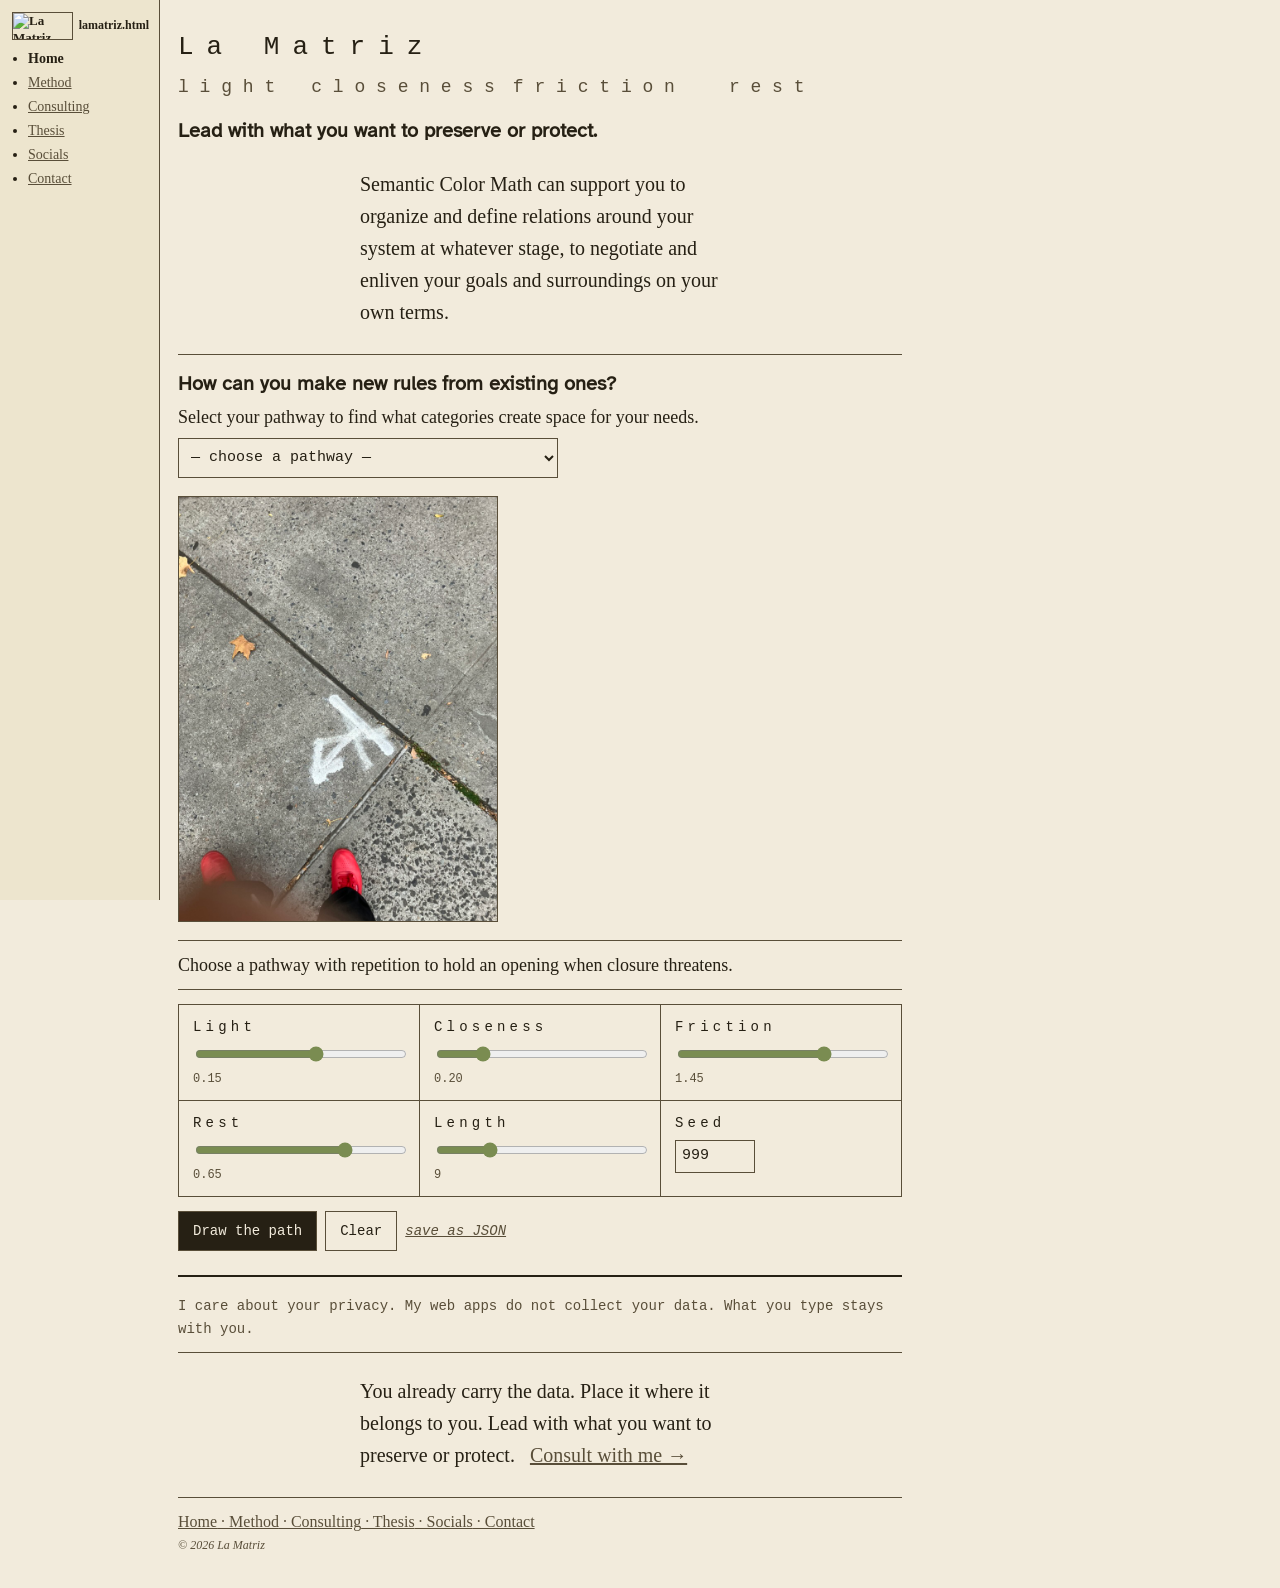
==== commit 9e4c52de: "Add image and description to index.html" ====
--- a/index.html
+++ b/index.html
@@ -97,6 +97,7 @@
 </select></p>
 
 <!-- 7 · black · order → scale -->
+<figure class="photo"><img src="./assets/img/red_reeboks.jpeg" alt="Looking down at red sneakers on a sidewalk, facing a chalk arrow that splits into several branches" loading="lazy"></figure>
 <p class="ruled">Choose a pathway with repetition to hold an opening when closure threatens.</p>
 
 <!-- 8 · orange · hit → drop — Light · Closeness · Friction · Rest
--- a/assets/css/style.css
+++ b/assets/css/style.css
@@ -674,6 +674,7 @@
 body.poetic main { max-width: 760px; }
 body.poetic main p,
 body.poetic main td { font-size: 18px; line-height: 1.6; }
+body.poetic main p.meta { font-size: 12px; line-height: 1.5; }
 
 /* Typewriter voice */
 .tt { font-family: var(--mono); letter-spacing: .02em; }
@@ -720,3 +721,9 @@
   .title-spaced { letter-spacing: .3em; font-size: 22px; }
   .howe { font-size: 18px !important; }
 }
+
+/* 10/26/26 — photos: context images, kept small and quiet */
+figure.photo { margin: 18px 0; }
+figure.photo img { width: 100%; max-width: 320px; height: auto; border: 1px solid var(--border); }
+figure.photo.wide img { max-width: 560px; }
+figure.photo figcaption { font-family: var(--mono); font-size: 13px; color: var(--muted); margin-top: 6px; max-width: 560px; }
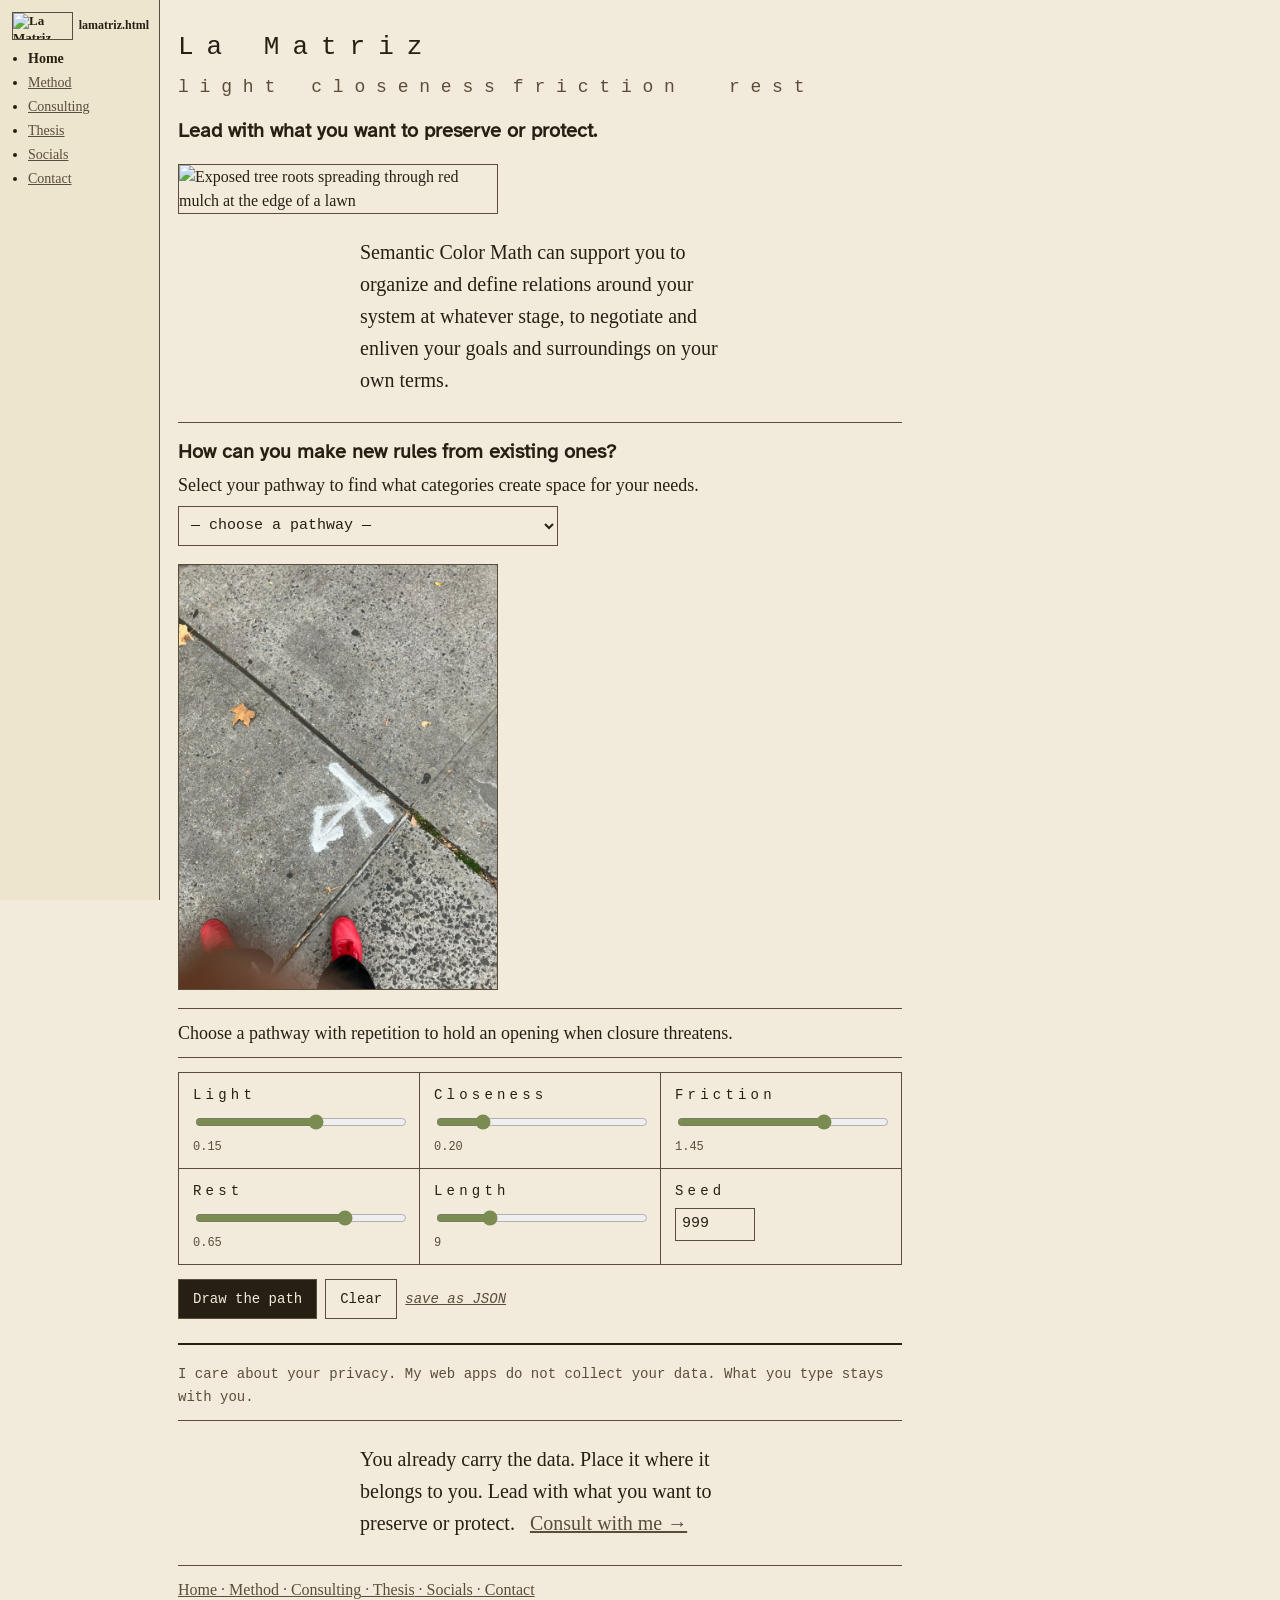
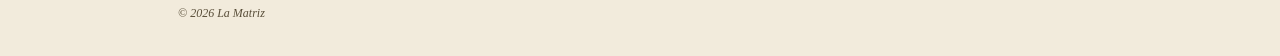
==== commit c8693292: "add root image" ====
--- a/index.html
+++ b/index.html
@@ -49,7 +49,7 @@
 <h1 class="title-spaced">La Matriz</h1>
 <p class="scatter" aria-hidden="true"><span>l i g h t</span>&emsp;&emsp;<span>c l o s e n e s s</span>&emsp;<span>f r i c t i o n</span>&emsp;&emsp;&emsp;<span>r e s t</span></p>
 <h3 class="lead">Lead with what you want to preserve or protect.</h3>
-
+<figure class="photo"><img src="./assets/img/root.jpeg" alt="Exposed tree roots spreading through red mulch at the edge of a lawn" loading="lazy"></figure>
 <!-- 4 · nude · approach → jump -->
 <p class="howe">Semantic Color Math can support you to organize and define relations around your system at whatever stage, to negotiate and enliven your goals and surroundings on your own terms.</p>
 
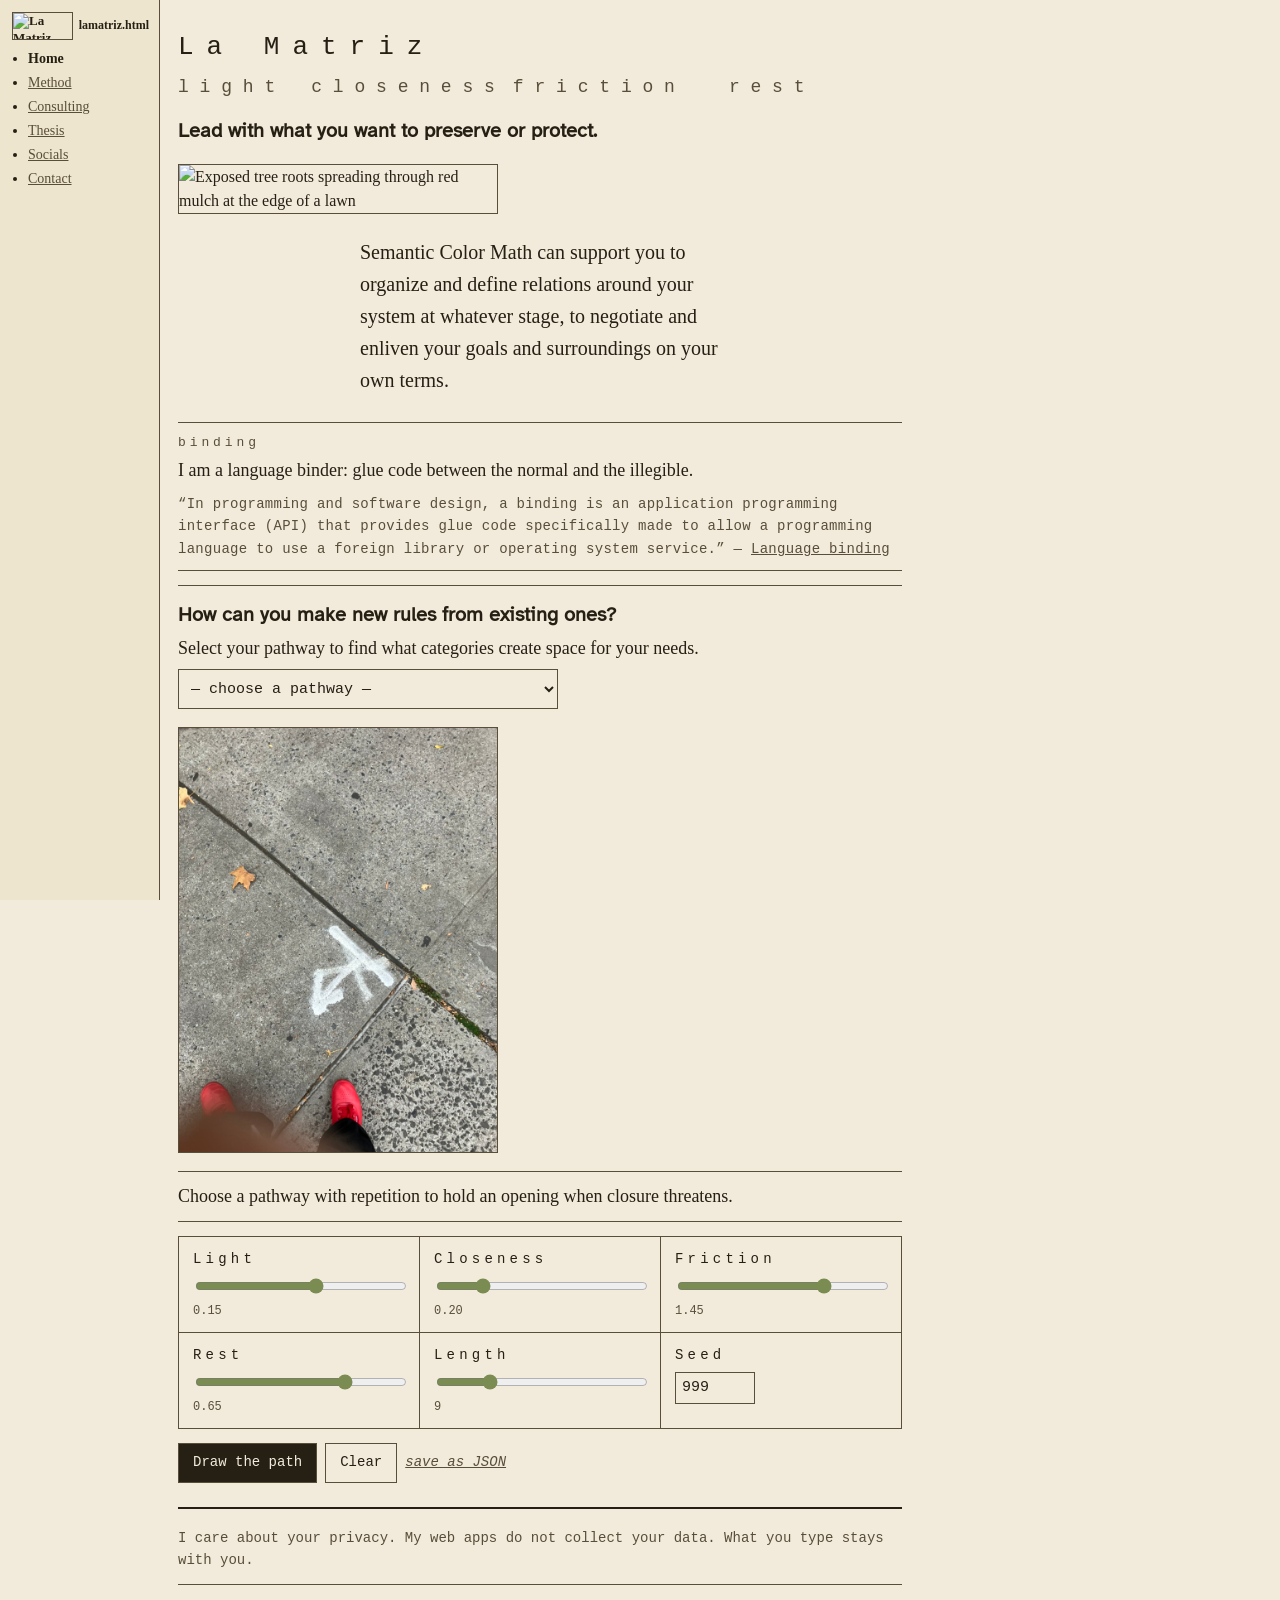
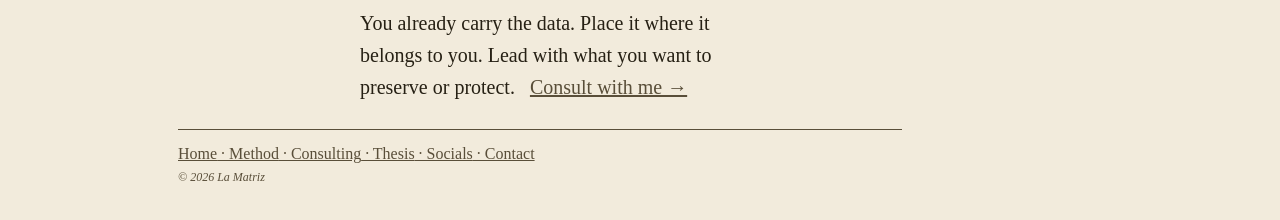
==== commit ebdce33e: "Add language binding section to index.html Added a new section about language binding with a descrip" ====
--- a/index.html
+++ b/index.html
@@ -52,6 +52,13 @@
 <figure class="photo"><img src="./assets/img/root.jpeg" alt="Exposed tree roots spreading through red mulch at the edge of a lawn" loading="lazy"></figure>
 <!-- 4 · nude · approach → jump -->
 <p class="howe">Semantic Color Math can support you to organize and define relations around your system at whatever stage, to negotiate and enliven your goals and surroundings on your own terms.</p>
+
+<!-- binding · green · transition → grow -->
+<div class="why">
+<span class="label">binding</span>
+<p style="margin:0">I am a language binder: glue code between the normal and the illegible.</p>
+<p class="tt" style="font-size:14px;color:var(--muted);margin:8px 0 0">“In programming and software design, a binding is an application programming interface (API) that provides glue code specifically made to allow a programming language to use a foreign library or operating system service.” — <a href="https://en.wikipedia.org/wiki/Language_binding" target="_blank" rel="noopener">Language binding</a></p>
+</div>
 
 <hr>
 
--- a/assets/css/style.css
+++ b/assets/css/style.css
@@ -727,3 +727,8 @@
 figure.photo img { width: 100%; max-width: 320px; height: auto; border: 1px solid var(--border); }
 figure.photo.wide img { max-width: 560px; }
 figure.photo figcaption { font-family: var(--mono); font-size: 13px; color: var(--muted); margin-top: 6px; max-width: 560px; }
+
+/* 10/27/26 — cited quotes: a thin rule at left, source in typewriter */
+blockquote.q { margin: 12px 0; padding: 2px 0 2px 16px; border-left: 1px solid var(--border); font-style: normal; }
+blockquote.q cite { display: block; margin-top: 4px; font-family: var(--mono); font-size: 13px; font-style: normal; color: var(--muted); }
+body.poetic main blockquote.q { font-size: 17px; line-height: 1.6; }
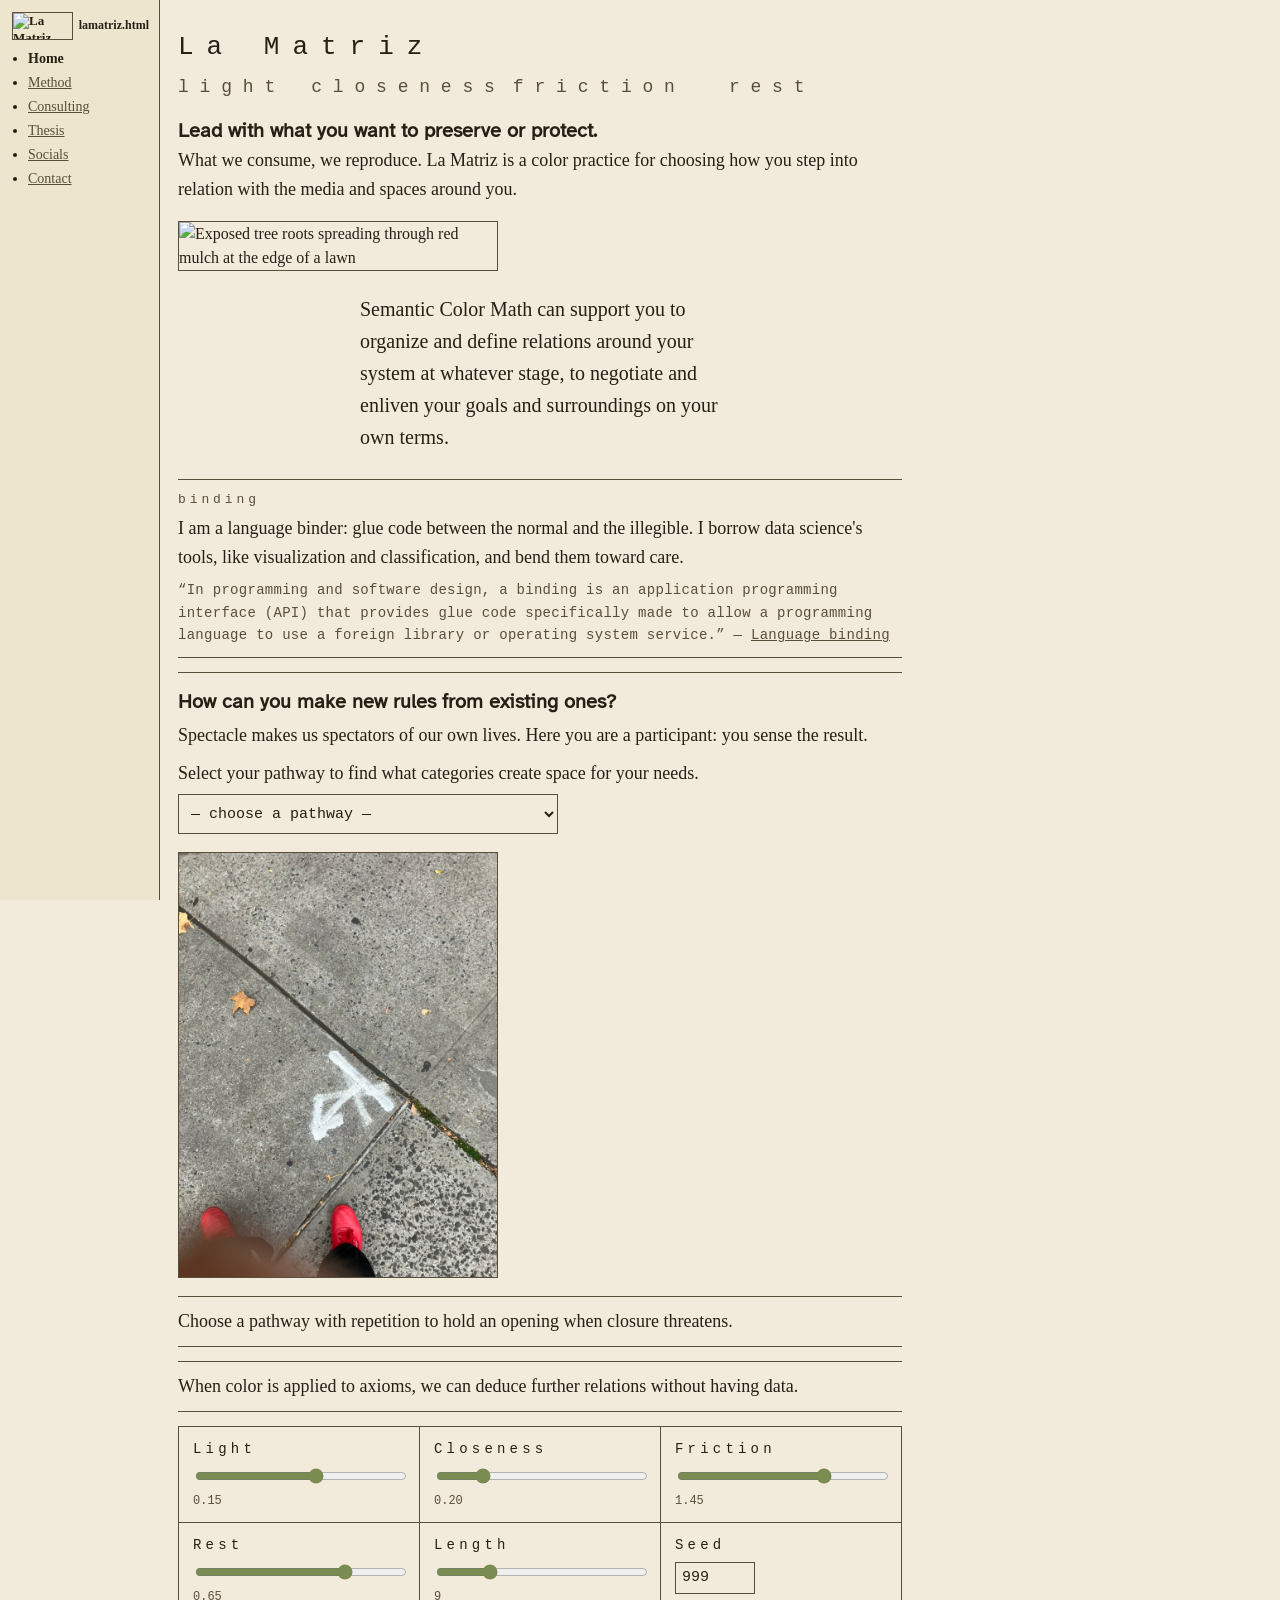
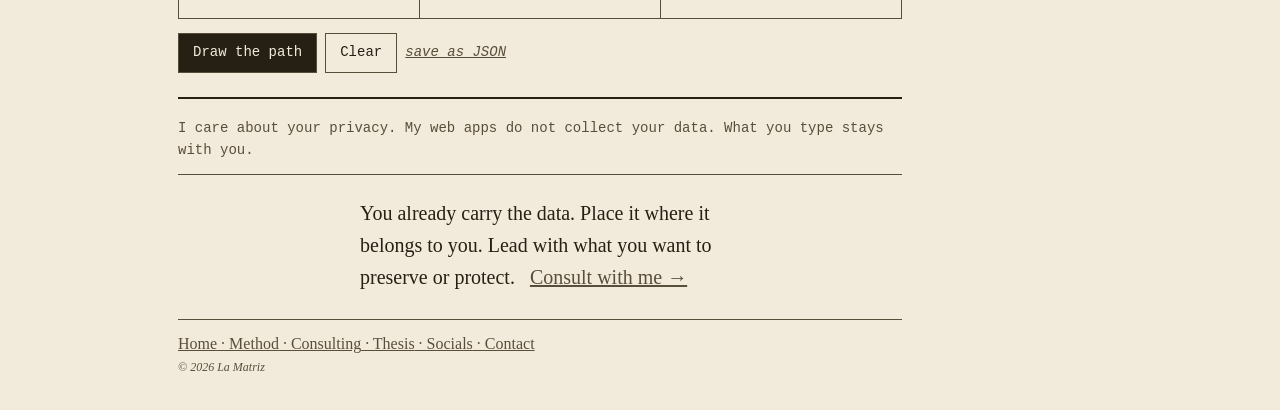
==== commit 9ac2e2bc: "Revise paragraphs for improved expression Updated text content to enhance clarity and meaning." ====
--- a/index.html
+++ b/index.html
@@ -49,6 +49,7 @@
 <h1 class="title-spaced">La Matriz</h1>
 <p class="scatter" aria-hidden="true"><span>l i g h t</span>&emsp;&emsp;<span>c l o s e n e s s</span>&emsp;<span>f r i c t i o n</span>&emsp;&emsp;&emsp;<span>r e s t</span></p>
 <h3 class="lead">Lead with what you want to preserve or protect.</h3>
+<p>What we consume, we reproduce. La Matriz is a color practice for choosing how you step into relation with the media and spaces around you.</p>
 <figure class="photo"><img src="./assets/img/root.jpeg" alt="Exposed tree roots spreading through red mulch at the edge of a lawn" loading="lazy"></figure>
 <!-- 4 · nude · approach → jump -->
 <p class="howe">Semantic Color Math can support you to organize and define relations around your system at whatever stage, to negotiate and enliven your goals and surroundings on your own terms.</p>
@@ -56,7 +57,7 @@
 <!-- binding · green · transition → grow -->
 <div class="why">
 <span class="label">binding</span>
-<p style="margin:0">I am a language binder: glue code between the normal and the illegible.</p>
+<p style="margin:0">I am a language binder: glue code between the normal and the illegible. I borrow data science's tools, like visualization and classification, and bend them toward care.</p>
 <p class="tt" style="font-size:14px;color:var(--muted);margin:8px 0 0">“In programming and software design, a binding is an application programming interface (API) that provides glue code specifically made to allow a programming language to use a foreign library or operating system service.” — <a href="https://en.wikipedia.org/wiki/Language_binding" target="_blank" rel="noopener">Language binding</a></p>
 </div>
 
@@ -64,7 +65,7 @@
 
 <!-- 5 · gold · pull → hide -->
 <h2>How can you make new rules from existing ones?</h2>
-
+<p>Spectacle makes us spectators of our own lives. Here you are a participant: you sense the result.</p>
 <!-- 6 · cyan · act → self -->
 <p class="picker"><label for="pathway-select">Select your pathway to find what categories create space for your needs.</label>
 <select id="pathway-select">
@@ -106,7 +107,7 @@
 <!-- 7 · black · order → scale -->
 <figure class="photo"><img src="./assets/img/red_reeboks.jpeg" alt="Looking down at red sneakers on a sidewalk, facing a chalk arrow that splits into several branches" loading="lazy"></figure>
 <p class="ruled">Choose a pathway with repetition to hold an opening when closure threatens.</p>
-
+<p class="ruled">When color is applied to axioms, we can deduce further relations without having data.</p>
 <!-- 8 · orange · hit → drop — Light · Closeness · Friction · Rest
      (element ids kept so the engine below stays wired) -->
 <div class="dials ruled-grid">
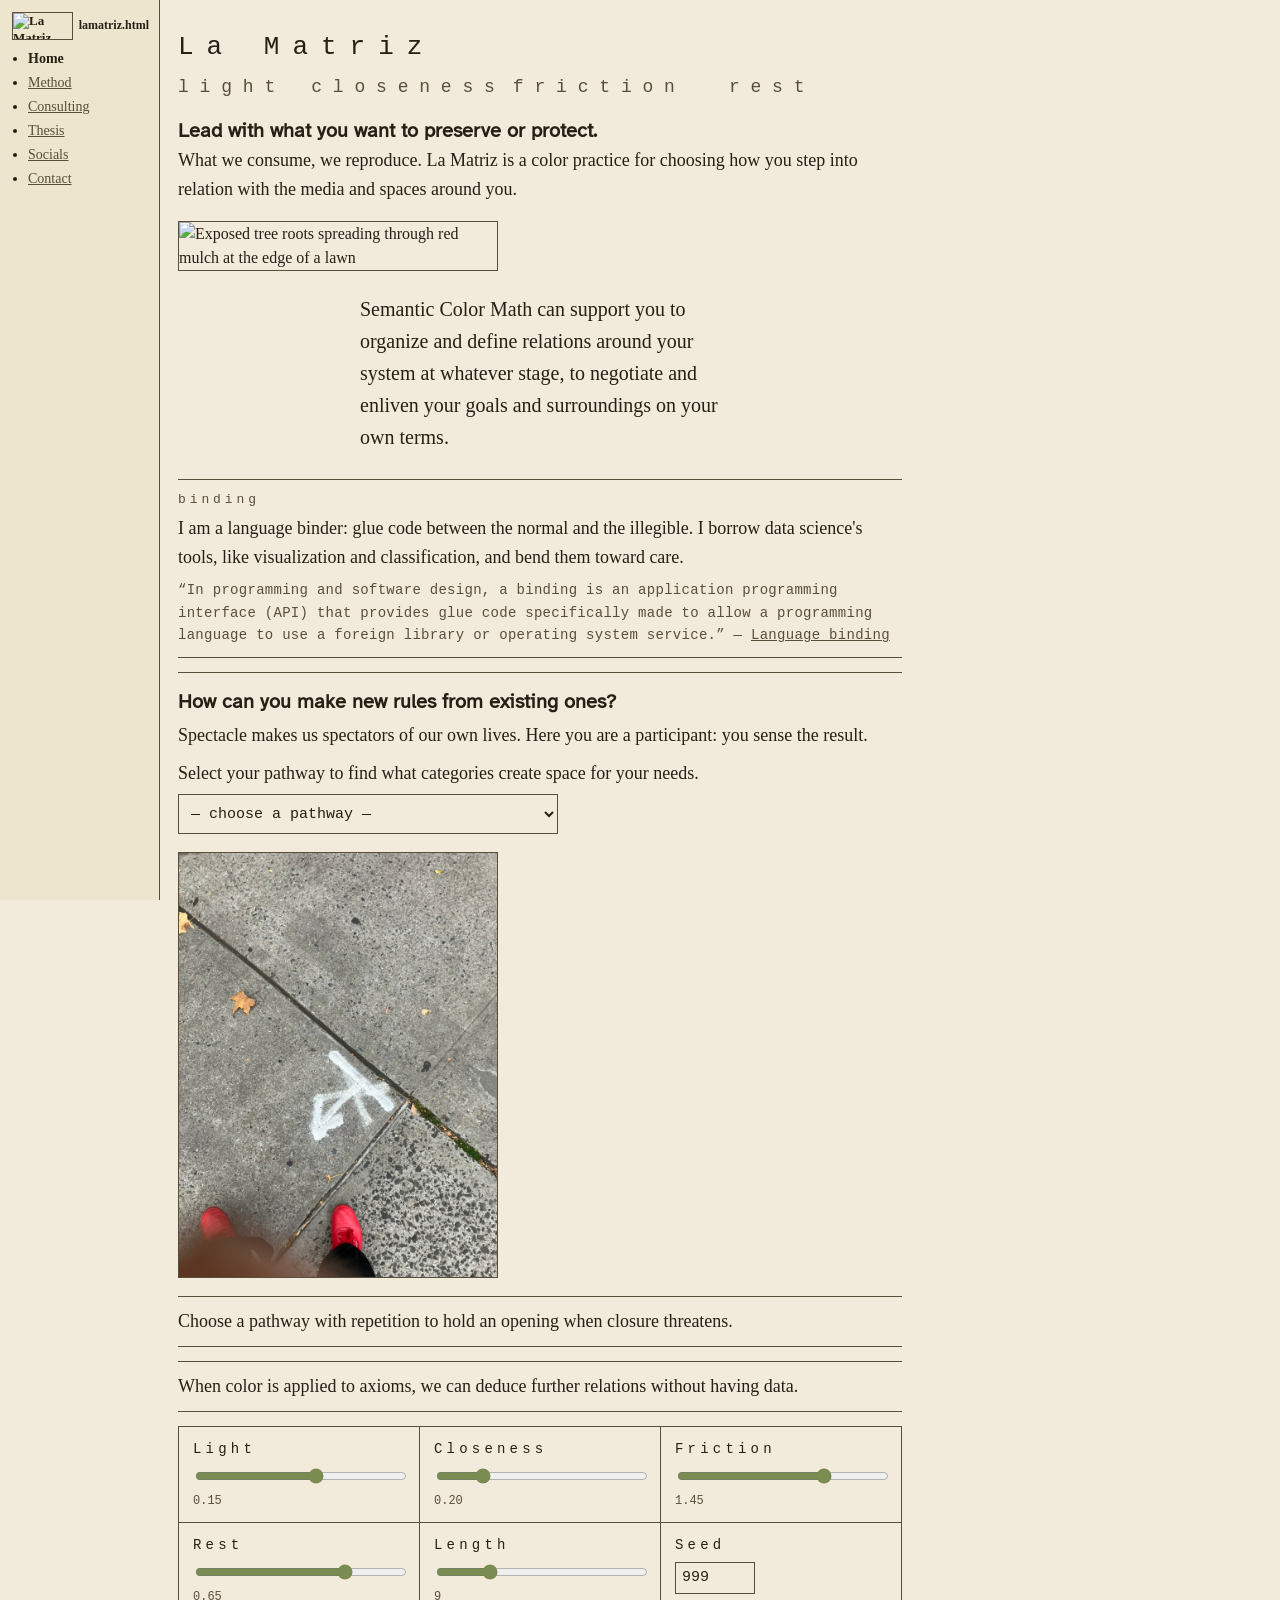
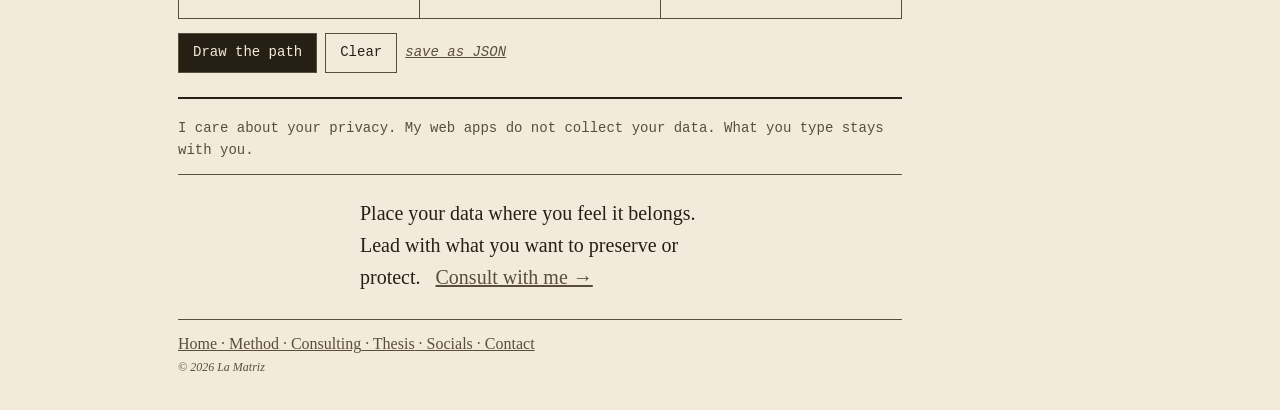
==== commit 377d5a68: "Update paragraph text in index.html" ====
--- a/index.html
+++ b/index.html
@@ -134,7 +134,7 @@
 <hr>
 
 <!-- 10 · purple · free → cheer -->
-<p class="howe">You already carry the data. Place it where it belongs to you. Lead with what you want to preserve or protect.
+<p class="howe">Place your data where you feel it belongs. Lead with what you want to preserve or protect.
 &nbsp; <a href="/lamatriz.html/consulting">Consult with me →</a></p>
 
 <hr>
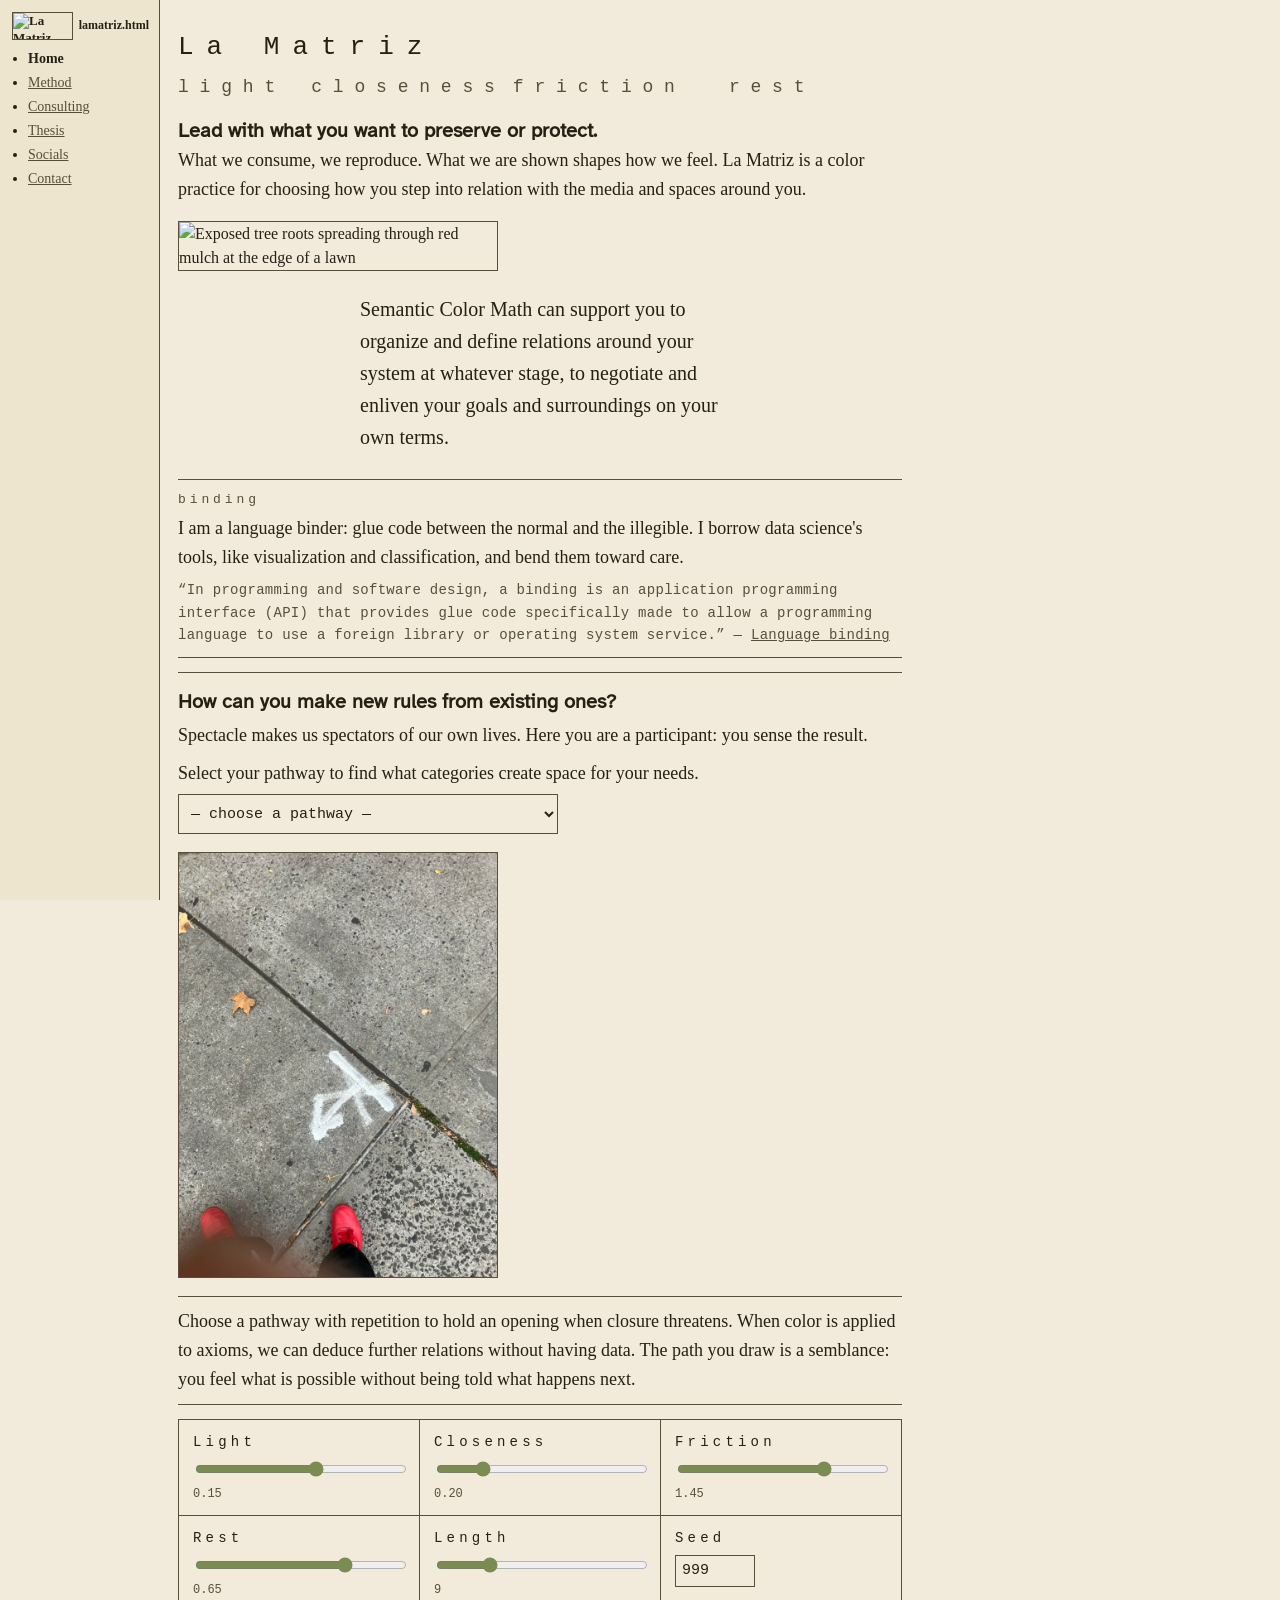
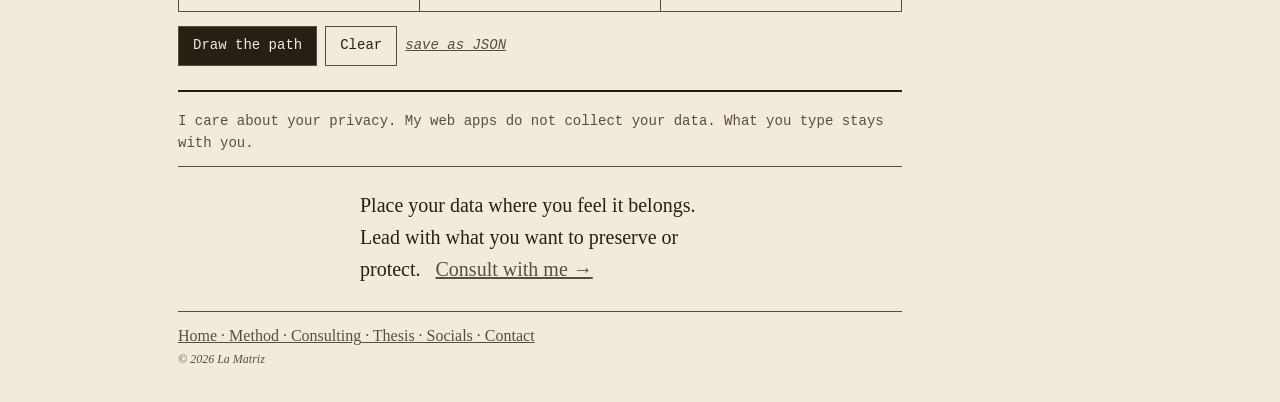
==== commit bf499ba9: "Enhance paragraph on media relations and color implications Updated text to emphasize the impact of " ====
--- a/index.html
+++ b/index.html
@@ -49,7 +49,7 @@
 <h1 class="title-spaced">La Matriz</h1>
 <p class="scatter" aria-hidden="true"><span>l i g h t</span>&emsp;&emsp;<span>c l o s e n e s s</span>&emsp;<span>f r i c t i o n</span>&emsp;&emsp;&emsp;<span>r e s t</span></p>
 <h3 class="lead">Lead with what you want to preserve or protect.</h3>
-<p>What we consume, we reproduce. La Matriz is a color practice for choosing how you step into relation with the media and spaces around you.</p>
+<p>What we consume, we reproduce. What we are shown shapes how we feel. La Matriz is a color practice for choosing how you step into relation with the media and spaces around you.</p>
 <figure class="photo"><img src="./assets/img/root.jpeg" alt="Exposed tree roots spreading through red mulch at the edge of a lawn" loading="lazy"></figure>
 <!-- 4 · nude · approach → jump -->
 <p class="howe">Semantic Color Math can support you to organize and define relations around your system at whatever stage, to negotiate and enliven your goals and surroundings on your own terms.</p>
@@ -106,8 +106,7 @@
 
 <!-- 7 · black · order → scale -->
 <figure class="photo"><img src="./assets/img/red_reeboks.jpeg" alt="Looking down at red sneakers on a sidewalk, facing a chalk arrow that splits into several branches" loading="lazy"></figure>
-<p class="ruled">Choose a pathway with repetition to hold an opening when closure threatens.</p>
-<p class="ruled">When color is applied to axioms, we can deduce further relations without having data.</p>
+<p class="ruled">Choose a pathway with repetition to hold an opening when closure threatens. When color is applied to axioms, we can deduce further relations without having data. The path you draw is a semblance: you feel what is possible without being told what happens next.</p>
 <!-- 8 · orange · hit → drop — Light · Closeness · Friction · Rest
      (element ids kept so the engine below stays wired) -->
 <div class="dials ruled-grid">
